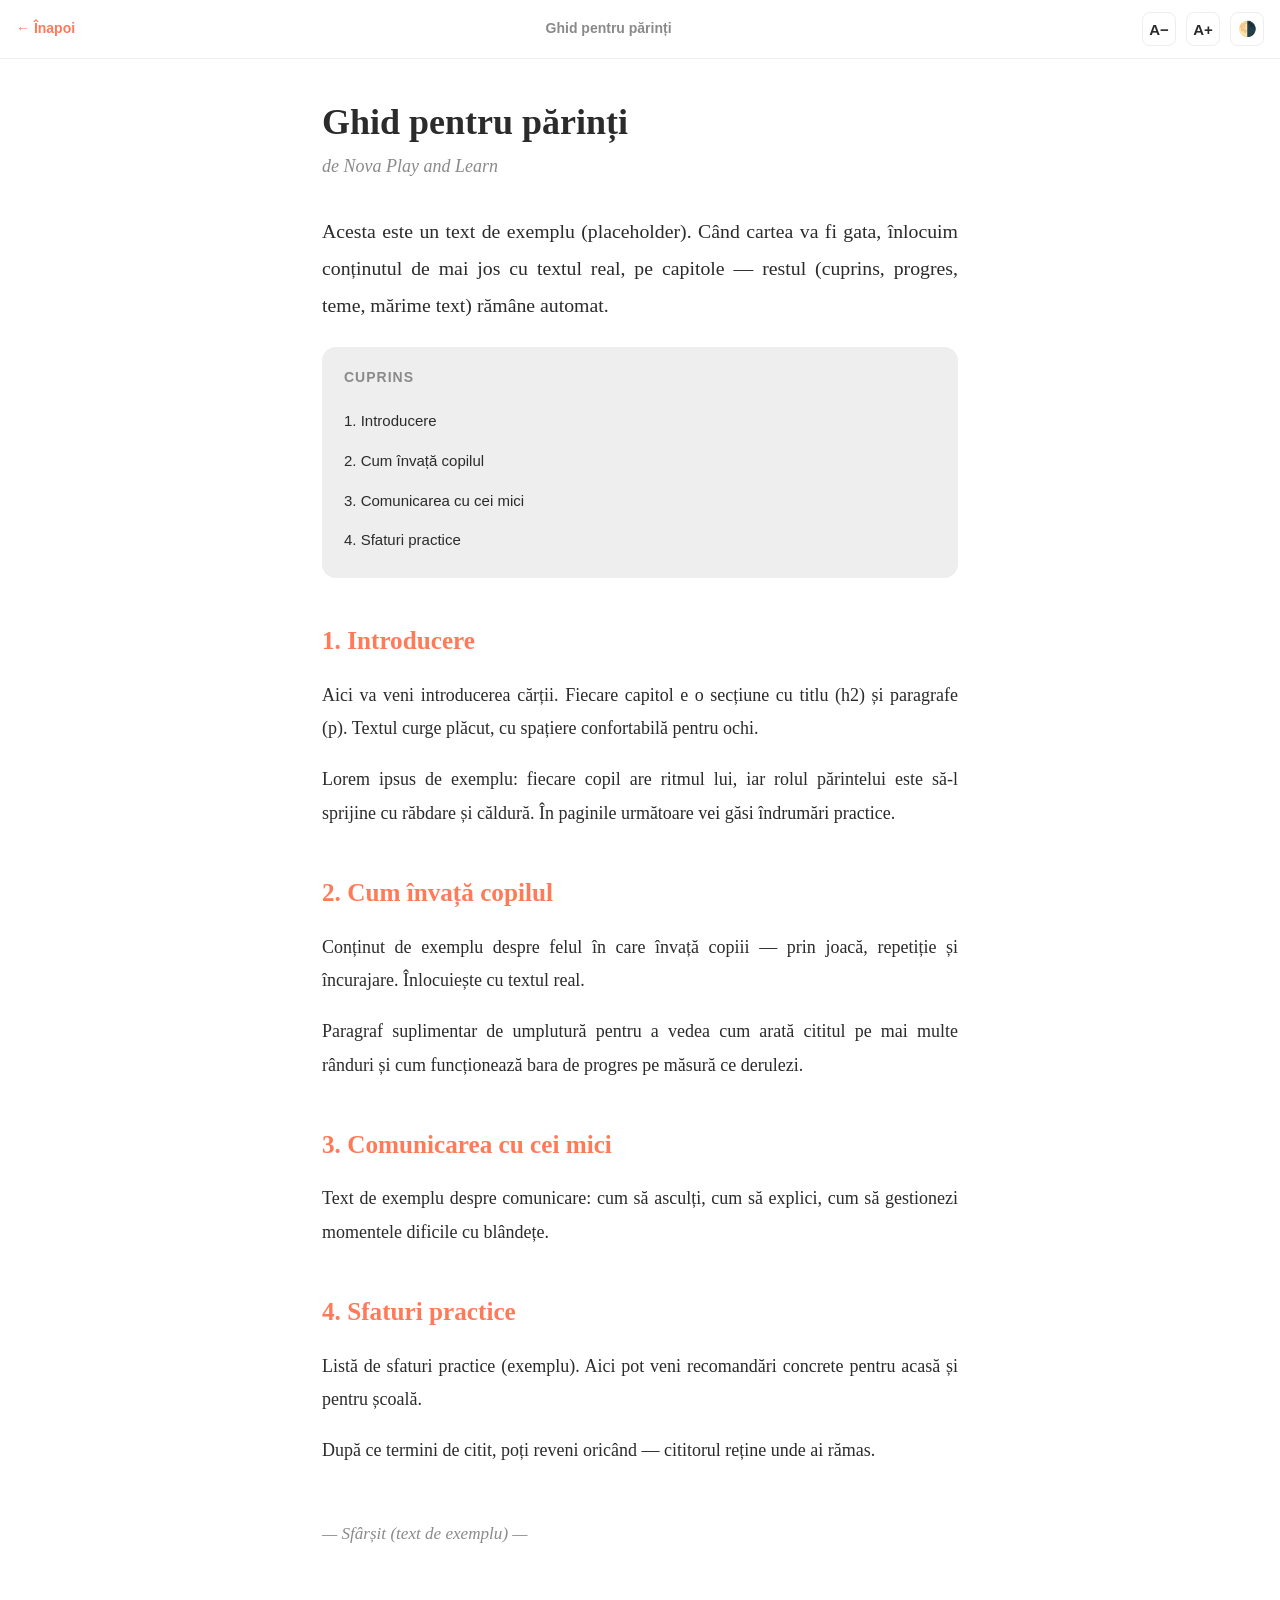
==== ghid-parinti.html @ 265d0a17 "PWA: site-ul Nova-Star Group devine aplicatie instalabila - manifest.json + sw.js (service worker, o" ====
<!DOCTYPE html>
<html lang="ro">
<head>
<meta charset="UTF-8">
<meta name="viewport" content="width=device-width, initial-scale=1.0">
<title>Ghid pentru părinți — Nova Play and Learn</title>
<link rel="icon" href="NovaPlayLearnLogo.jpeg">
<link rel="manifest" href="manifest.json">
<meta name="theme-color" content="#0b1026">
<script defer src="pwa.js"></script>
<style>
  :root {
    --bg: #ffffff;
    --text: #2b2b2b;
    --muted: #8a8a8a;
    --accent: #ff7a59;
    --bar: #eee;
    --reader-font: 18px;
  }
  body.sepia { --bg: #f4ecd8; --text: #5b4636; --muted: #9c8b73; --bar: #e6d8bd; }
  body.dark  { --bg: #1a1a1a; --text: #dcdcdc; --muted: #888;    --bar: #333; }

  * { box-sizing: border-box; margin: 0; padding: 0; }
  body {
    background: var(--bg);
    color: var(--text);
    font-family: Georgia, "Times New Roman", serif;
    line-height: 1.85;
    transition: background 0.3s, color 0.3s;
    padding-bottom: 60px;
  }

  /* Bara de progres */
  #progress {
    position: fixed; top: 0; left: 0; height: 4px; width: 0%;
    background: var(--accent); z-index: 30; transition: width 0.1s linear;
  }

  /* Bara de sus */
  .toolbar {
    position: sticky; top: 0; z-index: 20;
    display: flex; align-items: center; gap: 10px;
    background: var(--bg);
    border-bottom: 1px solid var(--bar);
    padding: 12px 16px;
    font-family: "Segoe UI", Arial, sans-serif;
  }
  .toolbar a.back { color: var(--accent); text-decoration: none; font-weight: 700; font-size: 14px; }
  .toolbar .ttl { flex: 1; text-align: center; font-size: 14px; color: var(--muted); font-weight: 600; }
  .toolbar button {
    border: 1px solid var(--bar); background: transparent; color: var(--text);
    width: 34px; height: 34px; border-radius: 8px; cursor: pointer; font-size: 15px; font-weight: 700;
  }
  .toolbar button:hover { border-color: var(--accent); }

  /* Continut */
  .reader {
    max-width: 680px;
    margin: 0 auto;
    padding: 32px 22px 60px;
    font-size: var(--reader-font);
  }
  .reader h1 { font-size: 2em; line-height: 1.2; margin: 10px 0 6px; color: var(--text); }
  .reader .author { color: var(--muted); font-style: italic; margin-bottom: 30px; }
  .reader h2 {
    font-size: 1.4em; margin: 40px 0 14px; color: var(--accent);
    scroll-margin-top: 70px;
  }
  .reader p { margin-bottom: 18px; text-align: justify; }
  .reader .lead { font-size: 1.1em; }

  /* Cuprins */
  .toc {
    background: var(--bar);
    border-radius: 14px;
    padding: 18px 22px;
    margin: 24px 0 36px;
    font-family: "Segoe UI", Arial, sans-serif;
  }
  .toc h3 { font-size: 14px; text-transform: uppercase; letter-spacing: 1px; color: var(--muted); margin-bottom: 10px; }
  .toc a { display: block; color: var(--text); text-decoration: none; padding: 6px 0; font-size: 15px; }
  .toc a:hover { color: var(--accent); }

  .end-note {
    text-align: center; color: var(--muted); font-style: italic;
    margin-top: 50px; font-size: 0.95em;
  }
</style>
</head>
<body>

<div id="progress"></div>

<div class="toolbar">
  <a class="back" href="nova-play.html">← Înapoi</a>
  <span class="ttl">Ghid pentru părinți</span>
  <button id="font-down" title="Text mai mic">A−</button>
  <button id="font-up" title="Text mai mare">A+</button>
  <button id="theme-btn" title="Schimbă tema">🌗</button>
</div>

<article class="reader">
  <h1>Ghid pentru părinți</h1>
  <p class="author">de Nova Play and Learn</p>

  <p class="lead">Acesta este un text de exemplu (placeholder). Când cartea va fi gata, înlocuim conținutul de mai jos cu textul real, pe capitole — restul (cuprins, progres, teme, mărime text) rămâne automat.</p>

  <div class="toc">
    <h3>Cuprins</h3>
    <a href="#cap1">1. Introducere</a>
    <a href="#cap2">2. Cum învață copilul</a>
    <a href="#cap3">3. Comunicarea cu cei mici</a>
    <a href="#cap4">4. Sfaturi practice</a>
  </div>

  <h2 id="cap1">1. Introducere</h2>
  <p>Aici va veni introducerea cărții. Fiecare capitol e o secțiune cu titlu (h2) și paragrafe (p). Textul curge plăcut, cu spațiere confortabilă pentru ochi.</p>
  <p>Lorem ipsus de exemplu: fiecare copil are ritmul lui, iar rolul părintelui este să-l sprijine cu răbdare și căldură. În paginile următoare vei găsi îndrumări practice.</p>

  <h2 id="cap2">2. Cum învață copilul</h2>
  <p>Conținut de exemplu despre felul în care învață copiii — prin joacă, repetiție și încurajare. Înlocuiește cu textul real.</p>
  <p>Paragraf suplimentar de umplutură pentru a vedea cum arată cititul pe mai multe rânduri și cum funcționează bara de progres pe măsură ce derulezi.</p>

  <h2 id="cap3">3. Comunicarea cu cei mici</h2>
  <p>Text de exemplu despre comunicare: cum să asculți, cum să explici, cum să gestionezi momentele dificile cu blândețe.</p>

  <h2 id="cap4">4. Sfaturi practice</h2>
  <p>Listă de sfaturi practice (exemplu). Aici pot veni recomandări concrete pentru acasă și pentru școală.</p>
  <p>După ce termini de citit, poți reveni oricând — cititorul reține unde ai rămas.</p>

  <p class="end-note">— Sfârșit (text de exemplu) —</p>
</article>

<script>
  const body = document.body;
  const root = document.documentElement;

  // ---- Tema (light / sepia / dark) ----
  const THEMES = ["light", "sepia", "dark"];
  let theme = localStorage.getItem("ghid_theme") || "light";
  function applyTheme() {
    body.classList.remove("sepia", "dark");
    if (theme !== "light") body.classList.add(theme);
  }
  applyTheme();
  document.getElementById("theme-btn").addEventListener("click", () => {
    theme = THEMES[(THEMES.indexOf(theme) + 1) % THEMES.length];
    localStorage.setItem("ghid_theme", theme);
    applyTheme();
  });

  // ---- Marime text ----
  let fontSize = parseInt(localStorage.getItem("ghid_font")) || 18;
  function applyFont() { root.style.setProperty("--reader-font", fontSize + "px"); }
  applyFont();
  document.getElementById("font-up").addEventListener("click", () => {
    fontSize = Math.min(fontSize + 1, 26); localStorage.setItem("ghid_font", fontSize); applyFont();
  });
  document.getElementById("font-down").addEventListener("click", () => {
    fontSize = Math.max(fontSize - 1, 14); localStorage.setItem("ghid_font", fontSize); applyFont();
  });

  // ---- Bara de progres + salvare pozitie ----
  const progress = document.getElementById("progress");
  function onScroll() {
    const h = document.documentElement.scrollHeight - window.innerHeight;
    const p = h > 0 ? (window.scrollY / h) * 100 : 0;
    progress.style.width = p + "%";
    localStorage.setItem("ghid_scroll", window.scrollY);
  }
  window.addEventListener("scroll", onScroll);

  // revine unde ai ramas
  const saved = parseInt(localStorage.getItem("ghid_scroll"));
  if (saved) window.scrollTo(0, saved);
  onScroll();
</script>

</body>
</html>
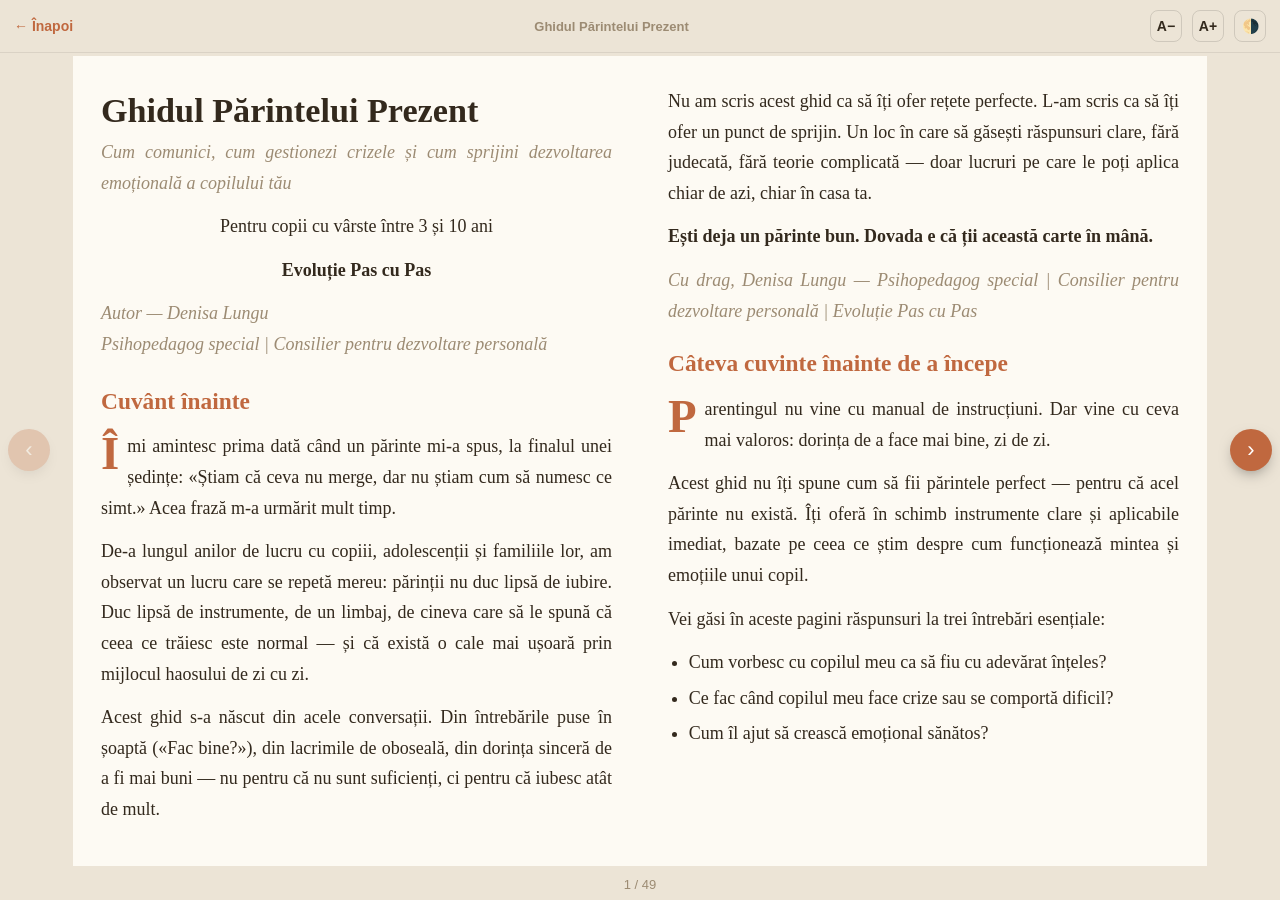
==== commit a120c7b3: "Ghid parinti: cititor cu rasfoire reala + text complet al cartii - Cititor tip carte cu efect de ras" ====
--- a/ghid-parinti.html
+++ b/ghid-parinti.html
@@ -3,177 +3,874 @@
 <head>
 <meta charset="UTF-8">
 <meta name="viewport" content="width=device-width, initial-scale=1.0">
-<title>Ghid pentru părinți — Nova Play and Learn</title>
+<title>Ghidul Părintelui Prezent — Nova Play and Learn</title>
 <link rel="icon" href="NovaPlayLearnLogo.jpeg">
 <link rel="manifest" href="manifest.json">
 <meta name="theme-color" content="#0b1026">
 <script defer src="pwa.js"></script>
 <style>
   :root {
-    --bg: #ffffff;
-    --text: #2b2b2b;
-    --muted: #8a8a8a;
-    --accent: #ff7a59;
-    --bar: #eee;
+    --bg: #ece4d6;
+    --page: #fdfaf3;
+    --text: #33291d;
+    --muted: #9c8b73;
+    --accent: #c0683f;
     --reader-font: 18px;
   }
-  body.sepia { --bg: #f4ecd8; --text: #5b4636; --muted: #9c8b73; --bar: #e6d8bd; }
-  body.dark  { --bg: #1a1a1a; --text: #dcdcdc; --muted: #888;    --bar: #333; }
+  body.sepia { --bg: #d9c7a3; --page: #f4ecd8; --text: #5b4636; --muted: #9c8b73; --accent: #b5723a; }
+  body.dark  { --bg: #14110d; --page: #1f1b16; --text: #ddd3c4; --muted: #8a7d6a; --accent: #e0976a; }
 
   * { box-sizing: border-box; margin: 0; padding: 0; }
+  html, body { height: 100%; overflow: hidden; }
   body {
     background: var(--bg);
     color: var(--text);
+    font-family: "Segoe UI", Arial, sans-serif;
+    display: flex; flex-direction: column;
+    transition: background 0.3s, color 0.3s;
+    -webkit-user-select: none; user-select: none;
+  }
+
+  .bar {
+    display: flex; align-items: center; gap: 10px;
+    padding: 10px 14px; background: var(--bg);
+    border-bottom: 1px solid rgba(0,0,0,0.08); flex-shrink: 0;
+  }
+  .bar a.back { color: var(--accent); text-decoration: none; font-weight: 700; font-size: 14px; }
+  .bar .ttl { flex: 1; text-align: center; font-size: 13px; color: var(--muted); font-weight: 600; }
+  .bar button {
+    border: 1px solid rgba(0,0,0,0.12); background: transparent; color: var(--text);
+    width: 32px; height: 32px; border-radius: 8px; cursor: pointer; font-size: 14px; font-weight: 700;
+  }
+  .bar button:hover { border-color: var(--accent); }
+
+  #stage { flex: 1; position: relative; display: flex; align-items: center; justify-content: center; overflow: hidden; }
+  #book { margin: 0 auto; }
+
+  .page { background: var(--page); }
+  .page-inner {
+    width: 100%; height: 100%; padding: 30px 28px; overflow: hidden;
     font-family: Georgia, "Times New Roman", serif;
-    line-height: 1.85;
-    transition: background 0.3s, color 0.3s;
-    padding-bottom: 60px;
-  }
-
-  /* Bara de progres */
-  #progress {
-    position: fixed; top: 0; left: 0; height: 4px; width: 0%;
-    background: var(--accent); z-index: 30; transition: width 0.1s linear;
-  }
-
-  /* Bara de sus */
-  .toolbar {
-    position: sticky; top: 0; z-index: 20;
-    display: flex; align-items: center; gap: 10px;
-    background: var(--bg);
-    border-bottom: 1px solid var(--bar);
-    padding: 12px 16px;
-    font-family: "Segoe UI", Arial, sans-serif;
-  }
-  .toolbar a.back { color: var(--accent); text-decoration: none; font-weight: 700; font-size: 14px; }
-  .toolbar .ttl { flex: 1; text-align: center; font-size: 14px; color: var(--muted); font-weight: 600; }
-  .toolbar button {
-    border: 1px solid var(--bar); background: transparent; color: var(--text);
-    width: 34px; height: 34px; border-radius: 8px; cursor: pointer; font-size: 15px; font-weight: 700;
-  }
-  .toolbar button:hover { border-color: var(--accent); }
-
-  /* Continut */
-  .reader {
-    max-width: 680px;
-    margin: 0 auto;
-    padding: 32px 22px 60px;
-    font-size: var(--reader-font);
-  }
-  .reader h1 { font-size: 2em; line-height: 1.2; margin: 10px 0 6px; color: var(--text); }
-  .reader .author { color: var(--muted); font-style: italic; margin-bottom: 30px; }
-  .reader h2 {
-    font-size: 1.4em; margin: 40px 0 14px; color: var(--accent);
-    scroll-margin-top: 70px;
-  }
-  .reader p { margin-bottom: 18px; text-align: justify; }
-  .reader .lead { font-size: 1.1em; }
-
-  /* Cuprins */
-  .toc {
-    background: var(--bar);
-    border-radius: 14px;
-    padding: 18px 22px;
-    margin: 24px 0 36px;
-    font-family: "Segoe UI", Arial, sans-serif;
-  }
-  .toc h3 { font-size: 14px; text-transform: uppercase; letter-spacing: 1px; color: var(--muted); margin-bottom: 10px; }
-  .toc a { display: block; color: var(--text); text-decoration: none; padding: 6px 0; font-size: 15px; }
-  .toc a:hover { color: var(--accent); }
-
-  .end-note {
-    text-align: center; color: var(--muted); font-style: italic;
-    margin-top: 50px; font-size: 0.95em;
-  }
+    font-size: var(--reader-font); line-height: 1.7; color: var(--text);
+  }
+  .page-inner h1 { font-size: 1.9em; line-height: 1.2; margin: 4px 0 6px; }
+  .page-inner .author { color: var(--muted); font-style: italic; margin-bottom: 22px; }
+  .page-inner h2 { font-size: 1.3em; color: var(--accent); margin: 18px 0 10px; }
+  .page-inner p { margin-bottom: 13px; text-align: justify; hyphens: auto; }
+  .page-inner h2 + p::first-letter {
+    font-size: 2.6em; float: left; line-height: 0.8; padding: 4px 8px 0 0; color: var(--accent); font-weight: bold;
+  }
+  .page-inner h3 { font-size: 1.12em; color: var(--text); margin: 14px 0 7px; font-weight: bold; }
+  .page-inner h3.fisa { color: var(--accent); border-top: 1px solid var(--muted); padding-top: 12px; margin-top: 16px; }
+  .page-inner h4 { font-size: 0.98em; margin: 10px 0 3px; font-weight: bold; }
+  .page-inner ul, .page-inner ol { margin: 0 0 12px 1.15em; }
+  .page-inner li { margin-bottom: 5px; text-align: left; }
+  .page-inner table { width: 100%; border-collapse: collapse; margin: 8px 0 14px; font-size: 0.86em; }
+  .page-inner th, .page-inner td { border: 1px solid var(--muted); padding: 5px 7px; text-align: left; vertical-align: top; line-height: 1.4; }
+  .page-inner th { background: rgba(127,127,127,0.18); font-weight: bold; }
+  .page-inner .box { background: rgba(127,127,127,0.12); border-left: 4px solid var(--accent); border-radius: 8px; padding: 9px 12px; margin: 12px 0; font-size: 0.94em; }
+  .page-inner .box p { margin-bottom: 5px; }
+  .page-inner .box p:last-child { margin-bottom: 0; }
+  .page-inner .center { text-align: center; }
+  .page-inner .sub { color: var(--muted); font-style: italic; }
+  .page-inner .wl { border-bottom: 1px solid var(--muted); height: 1.35em; margin: 3px 0; opacity: 0.5; }
+
+  .nav {
+    position: fixed; top: 50%; transform: translateY(-50%);
+    width: 42px; height: 42px; border-radius: 50%; border: none;
+    background: var(--accent); color: #fff; font-size: 22px; cursor: pointer; z-index: 50;
+    box-shadow: 0 6px 16px -6px rgba(0,0,0,0.5);
+    display: flex; align-items: center; justify-content: center;
+  }
+  .nav.prev { left: 8px; } .nav.next { right: 8px; }
+  .nav:disabled { opacity: 0.25; cursor: default; }
+
+  .pageno { text-align: center; padding: 8px; font-size: 13px; color: var(--muted); flex-shrink: 0; }
+
+  /* sursa ascunsa cu textul cartii */
+  #source { display: none; }
 </style>
 </head>
 <body>
 
-<div id="progress"></div>
-
-<div class="toolbar">
+<div class="bar">
   <a class="back" href="nova-play.html">← Înapoi</a>
-  <span class="ttl">Ghid pentru părinți</span>
+  <span class="ttl">Ghidul Părintelui Prezent</span>
   <button id="font-down" title="Text mai mic">A−</button>
   <button id="font-up" title="Text mai mare">A+</button>
   <button id="theme-btn" title="Schimbă tema">🌗</button>
 </div>
 
-<article class="reader">
-  <h1>Ghid pentru părinți</h1>
-  <p class="author">de Nova Play and Learn</p>
-
-  <p class="lead">Acesta este un text de exemplu (placeholder). Când cartea va fi gata, înlocuim conținutul de mai jos cu textul real, pe capitole — restul (cuprins, progres, teme, mărime text) rămâne automat.</p>
-
-  <div class="toc">
-    <h3>Cuprins</h3>
-    <a href="#cap1">1. Introducere</a>
-    <a href="#cap2">2. Cum învață copilul</a>
-    <a href="#cap3">3. Comunicarea cu cei mici</a>
-    <a href="#cap4">4. Sfaturi practice</a>
-  </div>
-
-  <h2 id="cap1">1. Introducere</h2>
-  <p>Aici va veni introducerea cărții. Fiecare capitol e o secțiune cu titlu (h2) și paragrafe (p). Textul curge plăcut, cu spațiere confortabilă pentru ochi.</p>
-  <p>Lorem ipsus de exemplu: fiecare copil are ritmul lui, iar rolul părintelui este să-l sprijine cu răbdare și căldură. În paginile următoare vei găsi îndrumări practice.</p>
-
-  <h2 id="cap2">2. Cum învață copilul</h2>
-  <p>Conținut de exemplu despre felul în care învață copiii — prin joacă, repetiție și încurajare. Înlocuiește cu textul real.</p>
-  <p>Paragraf suplimentar de umplutură pentru a vedea cum arată cititul pe mai multe rânduri și cum funcționează bara de progres pe măsură ce derulezi.</p>
-
-  <h2 id="cap3">3. Comunicarea cu cei mici</h2>
-  <p>Text de exemplu despre comunicare: cum să asculți, cum să explici, cum să gestionezi momentele dificile cu blândețe.</p>
-
-  <h2 id="cap4">4. Sfaturi practice</h2>
-  <p>Listă de sfaturi practice (exemplu). Aici pot veni recomandări concrete pentru acasă și pentru școală.</p>
-  <p>După ce termini de citit, poți reveni oricând — cititorul reține unde ai rămas.</p>
-
-  <p class="end-note">— Sfârșit (text de exemplu) —</p>
-</article>
-
+<div id="stage"><div id="book"></div></div>
+
+<button class="nav prev" id="prev" aria-label="Pagina anterioară">‹</button>
+<button class="nav next" id="next" aria-label="Pagina următoare">›</button>
+
+<div class="pageno" id="pageno">…</div>
+
+<!-- ===== TEXTUL CARTII ===== -->
+<div id="source">
+  <h1>Ghidul Părintelui Prezent</h1>
+  <p class="sub">Cum comunici, cum gestionezi crizele și cum sprijini dezvoltarea emoțională a copilului tău</p>
+  <p class="center">Pentru copii cu vârste între 3 și 10 ani</p>
+  <p class="center"><strong>Evoluție Pas cu Pas</strong></p>
+  <p class="author">Autor — Denisa Lungu<br>Psihopedagog special | Consilier pentru dezvoltare personală</p>
+
+  <h2>Cuvânt înainte</h2>
+  <p>Îmi amintesc prima dată când un părinte mi-a spus, la finalul unei ședințe: «Știam că ceva nu merge, dar nu știam cum să numesc ce simt.» Acea frază m-a urmărit mult timp.</p>
+  <p>De-a lungul anilor de lucru cu copiii, adolescenții și familiile lor, am observat un lucru care se repetă mereu: părinții nu duc lipsă de iubire. Duc lipsă de instrumente, de un limbaj, de cineva care să le spună că ceea ce trăiesc este normal — și că există o cale mai ușoară prin mijlocul haosului de zi cu zi.</p>
+  <p>Acest ghid s-a născut din acele conversații. Din întrebările puse în șoaptă («Fac bine?»), din lacrimile de oboseală, din dorința sinceră de a fi mai buni — nu pentru că nu sunt suficienți, ci pentru că iubesc atât de mult.</p>
+  <p>Nu am scris acest ghid ca să îți ofer rețete perfecte. L-am scris ca să îți ofer un punct de sprijin. Un loc în care să găsești răspunsuri clare, fără judecată, fără teorie complicată — doar lucruri pe care le poți aplica chiar de azi, chiar în casa ta.</p>
+  <p><strong>Ești deja un părinte bun. Dovada e că ții această carte în mână.</strong></p>
+  <p class="sub">Cu drag, Denisa Lungu — Psihopedagog special | Consilier pentru dezvoltare personală | Evoluție Pas cu Pas</p>
+
+  <h2>Câteva cuvinte înainte de a începe</h2>
+  <p>Parentingul nu vine cu manual de instrucțiuni. Dar vine cu ceva mai valoros: dorința de a face mai bine, zi de zi.</p>
+  <p>Acest ghid nu îți spune cum să fii părintele perfect — pentru că acel părinte nu există. Îți oferă în schimb instrumente clare și aplicabile imediat, bazate pe ceea ce știm despre cum funcționează mintea și emoțiile unui copil.</p>
+  <p>Vei găsi în aceste pagini răspunsuri la trei întrebări esențiale:</p>
+  <ul>
+    <li>Cum vorbesc cu copilul meu ca să fiu cu adevărat înțeles?</li>
+    <li>Ce fac când copilul meu face crize sau se comportă dificil?</li>
+    <li>Cum îl ajut să crească emoțional sănătos?</li>
+  </ul>
+  <div class="box"><p><strong>💡 Notă importantă</strong></p><p>Informațiile din acest ghid au caracter educativ și sunt oferite din perspectiva psihopedagogiei speciale și a consilierii pentru dezvoltare personală. Fiecare copil este unic. Dacă ai îngrijorări legate de dezvoltarea copilului tău, consultarea unui specialist este întotdeauna binevenită.</p></div>
+
+  <h2>Capitolul 1: Cum comunici eficient cu copilul tău</h2>
+  <p>Comunicarea cu un copil mic nu înseamnă doar a vorbi cu el. Înseamnă a vorbi în felul în care el poate să asculte, să înțeleagă și să răspundă.</p>
+  <h3>1.1 De ce nu «funcționează» comunicarea uneori?</h3>
+  <p>Înainte de 7–8 ani, creierul copilului este în plin proces de dezvoltare. Zona responsabilă cu logica, controlul impulsurilor și înțelegerea consecințelor — cortexul prefrontal — nu este încă matură. Asta înseamnă că:</p>
+  <ul>
+    <li>Copilul nu «se face» că nu înțelege — chiar nu poate procesa mesaje lungi și complexe</li>
+    <li>Emoțiile îi copleșesc gândirea înainte de a putea «asculta la minte»</li>
+    <li>Repetiția și consecvența sunt esențiale, nu opționale</li>
+  </ul>
+  <h3>1.2 Principiile unei comunicări eficiente</h3>
+  <h4>Coboară la nivelul lui fizic</h4>
+  <p>Îngenunchează, stai pe jos sau aplecă-te. Contactul vizual la același nivel transmite: «Ești important. Te ascult.» Copiii simt diferența între un adult care vorbește de sus și unul care vine la ei.</p>
+  <h4>Folosește propoziții scurte și clare</h4>
+  <p>În loc de: «Am mai vorbit de o sută de ori despre asta și nu înțeleg de ce tot nu reușești să...» încearcă: «Acum strângem jucăriile. Te ajut eu.»</p>
+  <table>
+    <tr><th>❌ Evită</th><th>✅ Înlocuiește cu</th></tr>
+    <tr><td>«De câte ori ți-am spus?»</td><td>«Regula noastră este... Hai să o facem împreună.»</td></tr>
+    <tr><td>«Nu mai plânge, nu e nimic!»</td><td>«Văd că ești supărat. Sunt aici cu tine.»</td></tr>
+    <tr><td>«Dacă nu... atunci nu...»</td><td>«Poți alege: faci X acum sau Y mai târziu.»</td></tr>
+    <tr><td>«Ești rău / obraznic!»</td><td>«Comportamentul acesta nu este în regulă. Hai să găsim o altă soluție.»</td></tr>
+  </table>
+  <h4>Validează înainte de a corecta</h4>
+  <p>Validarea nu înseamnă că ești de acord cu comportamentul — înseamnă că recunoști emoția din spatele lui. Un copil care se simte înțeles este mult mai receptiv la mesajele ulterioare.</p>
+  <div class="box"><p><strong>💬 Formula practică</strong></p><p>«Înțeleg că ești [emoție] pentru că [motiv]. Și totuși, [limita/regula].»</p><p>Exemplu: «Înțeleg că ești furios că trebuie să oprim jocul. Și totuși, este ora mesei și mâncăm împreună.»</p></div>
+  <h4>Pune întrebări deschise</h4>
+  <p>Întrebările deschise invită la conversație, cele închise o blochează.</p>
+  <table>
+    <tr><th>Întrebare închisă</th><th>Întrebare deschisă</th></tr>
+    <tr><td>«Ai avut o zi bună?»</td><td>«Care a fost cel mai tare lucru azi la grădiniță/școală?»</td></tr>
+    <tr><td>«Ți-a plăcut?»</td><td>«Cum te-ai simțit când ai făcut...?»</td></tr>
+    <tr><td>«Te-ai certat cu Andrei?»</td><td>«Ce s-a întâmplat cu Andrei azi?»</td></tr>
+  </table>
+  <h3>1.3 Ascultarea activă — cel mai puternic instrument</h3>
+  <p>Ascultarea activă înseamnă a fi prezent cu tot corpul și mintea, nu doar a auzi sunete. Iată cum arată în practică:</p>
+  <ul>
+    <li>Lasă telefonul jos când copilul îți vorbește — măcar 5 minute</li>
+    <li>Repetă cu cuvintele tale ce ai înțeles: «Deci tu spui că...»</li>
+    <li>Nu sări să rezolvi imediat — uneori copilul vrea doar să fie ascultat</li>
+    <li>Observă limbajul corpului: tonul vocii, expresia feței, postura</li>
+  </ul>
+  <h3>1.4 Cum spui «nu» fără conflict</h3>
+  <p>«Nu» este un cuvânt necesar. Problema nu este că îl folosim, ci cum îl folosim.</p>
+  <ul>
+    <li>Oferă o explicație scurtă: «Nu acum, pentru că suntem pe drum.»</li>
+    <li>Oferă o alternativă: «Nu ciocolată acum. Poți lua un măr sau un iaurt.»</li>
+    <li>Fii ferm și calm în același timp — tonul contează mai mult decât cuvintele</li>
+    <li>Nu negocia la nesfârșit — o limită clară este mai respectată decât una negociată la epuizare</li>
+  </ul>
+  <h3 class="fisa">✏️ Fișă de reflecție — Comunicare eficientă</h3>
+  <p>1. Care este situația în care îmi vine cel mai greu să rămân calm/ă când vorbesc cu copilul meu?</p>
+  <div class="wl"></div><div class="wl"></div><div class="wl"></div>
+  <p>2. Ce frază aș vrea să înlocuiesc cu ceva mai blând în comunicarea de zi cu zi?</p>
+  <div class="wl"></div><div class="wl"></div><div class="wl"></div>
+  <p>3. Când m-am simțit cu adevărat ascultat/ă de copilul meu? Ce am făcut diferit atunci?</p>
+  <div class="wl"></div><div class="wl"></div><div class="wl"></div>
+
+  <h2>Capitolul 2: Cum gestionezi crizele și comportamentele dificile</h2>
+  <p>O criză de furie nu este un atac personal la adresa ta ca părinte. Este semnalul că ceva depășește capacitatea copilului de a face față în acel moment.</p>
+  <h3>2.1 Ce se întâmplă în creierul copilului în timpul unei crize?</h3>
+  <p>Când un copil face o criză, amigdala — centrul emoțional al creierului — preia controlul. Cortexul prefrontal (rațiunea) este practic «deconectat». Asta explică de ce:</p>
+  <ul>
+    <li>Argumentele logice nu funcționează în timpul crizei — el nu poate «auzi» logica</li>
+    <li>Pedepsele imediate escaladează situația în loc să o calmeze</li>
+    <li>Copilul nu «o face intenționat» — este copleșit, nu manipulativ</li>
+  </ul>
+  <div class="box"><p><strong>🧠 De reținut</strong></p><p>Un copil în criză nu poate fi «convins» cu argumente. Mai întâi trebuie calmat sistemul nervos, abia apoi poate asculta.</p></div>
+  <h3>2.2 Planul în 5 pași pentru gestionarea crizelor</h3>
+  <h4>Pasul 1: Rămâi calm tu însuți</h4>
+  <p>Copilul tău se reglează emoțional în funcție de tine. Dacă tu escaladezi, el escaladează. Respiră adânc de 3 ori înainte de a reacționa. Nu trebuie să spui nimic în primele 30 de secunde.</p>
+  <h4>Pasul 2: Asigură siguranța fizică</h4>
+  <p>Dacă se lovește sau lovește pe alții, mută-l blând într-un spațiu sigur. Nu forța, nu trage. Spune calm: «Ești în siguranță. Sunt cu tine.»</p>
+  <h4>Pasul 3: Validează emoția (nu comportamentul)</h4>
+  <p>«Văd că ești foarte, foarte supărat.» Nu «ai dreptate să fii supărat pentru că nu ți-am dat ciocolată» — validezi emoția, nu cererea.</p>
+  <h4>Pasul 4: Stai lângă el, tăcut</h4>
+  <p>Prezența ta calmă e suficientă. Nu e nevoie să vorbești. Nu pleca — abandonul fizic în momente de criză creează insecuritate.</p>
+  <h4>Pasul 5: Discutați DUPĂ ce s-a calmat</h4>
+  <p>Abia după ce criza a trecut și copilul este calm, puteți vorbi despre ce s-a întâmplat, ce a simțit și ce ar putea face diferit data viitoare.</p>
+  <h3>2.3 Comportamente dificile frecvente și ce faci</h3>
+  <table>
+    <tr><th>Comportament</th><th>Ce poți face</th></tr>
+    <tr><td>Mințit</td><td>Nu îl prinde în capcană. Creează un mediu în care adevărul nu este pedepsit aspru. Laudă curajul de a spune adevărul.</td></tr>
+    <tr><td>Lovit / mușcat</td><td>Oprește imediat, calm: «Nu lovim. Lovitul doare.» Oferă o alternativă: «Dacă ești furios, bați cu palma în podea.»</td></tr>
+    <tr><td>Refuz constant</td><td>Verifică dacă este oboseală, foame sau suprastimulare. Oferă două opțiuni, nu ordine directe: «Faci asta acum sau în 5 minute?»</td></tr>
+    <tr><td>Gelozie pe frate/soră</td><td>E normală! Asigură timp de calitate 1 la 1 cu fiecare copil. Numește sentimentul: «E greu când pare că cineva primește mai multă atenție.»</td></tr>
+    <tr><td>Nu ascultă la prima solicitare</td><td>Coboară la nivelul lui, contact vizual, ton calm. Nu striga din altă cameră.</td></tr>
+  </table>
+  <h3>2.4 Ce NU funcționează (și de ce)</h3>
+  <ul>
+    <li>Amenințările goale («Dacă mai faci asta, nu mai mergem nicăieri!» și apoi mergeți) — distrug credibilitatea</li>
+    <li>Rușinarea («Ce rușine! Toată lumea se uită la tine!») — atacă stima de sine, nu comportamentul</li>
+    <li>Pedepsele fizice — creează frică, nu înțelegere; copilul învață să se ferească, nu să nu mai facă</li>
+    <li>Cedatul constant la crize — copilul învață că plânsul este instrumentul pentru a obține ce vrea</li>
+  </ul>
+  <h3 class="fisa">✏️ Fișă de reflecție — Crize și comportamente dificile</h3>
+  <p>1. Care este comportamentul copilului meu care mă scoate cel mai mult din fire? De ce cred că este așa?</p>
+  <div class="wl"></div><div class="wl"></div><div class="wl"></div>
+  <p>2. Cum reacționez de obicei în timpul unei crize? Ce aș vrea să fac diferit?</p>
+  <div class="wl"></div><div class="wl"></div><div class="wl"></div>
+  <p>3. Ce funcționează deja în casa noastră pentru a calma situațiile tensionate?</p>
+  <div class="wl"></div><div class="wl"></div><div class="wl"></div>
+
+  <h2>Capitolul 3: Cum sprijini dezvoltarea emoțională a copilului</h2>
+  <p>Un copil care știe să își recunoască emoțiile, să și le exprime și să le gestioneze va fi un adult mai echilibrat, mai empatic și mai rezistent la dificultăți.</p>
+  <h3>3.1 Ce este inteligența emoțională și de ce contează?</h3>
+  <p>Inteligența emoțională (IE) include:</p>
+  <ul>
+    <li>Recunoașterea propriilor emoții</li>
+    <li>Înțelegerea că și ceilalți au emoții (empatie)</li>
+    <li>Gestionarea emoțiilor dificile fără a-i răni pe ceilalți</li>
+    <li>Folosirea emoțiilor ca informații, nu ca obstacole</li>
+  </ul>
+  <div class="box"><p><strong>Știai că?</strong></p><p>Studiile arată că inteligența emoțională este un predictor mai bun al succesului în viață decât IQ-ul. Vestea bună: spre deosebire de IQ, inteligența emoțională se poate dezvolta la orice vârstă — și se formează în primul rând acasă.</p></div>
+  <h3>3.2 Etapele dezvoltării emoționale (3–10 ani)</h3>
+  <table>
+    <tr><th>Vârstă</th><th>Ce este normal să observe părintele</th></tr>
+    <tr><td>3–4 ani</td><td>Emoții intense și trecătoare; greu de gestionat frustrarea; egocentrism normal; începe să înțeleagă că și alții au sentimente.</td></tr>
+    <tr><td>4–5 ani</td><td>Poate numi mai multe emoții; jocul simbolic reflectă stări emoționale; apar primele semne de empatie activă.</td></tr>
+    <tr><td>5–6 ani</td><td>Începe să înțeleagă că poți simți două emoții în același timp; vrea să fie «corect»; sensibil la critică.</td></tr>
+    <tr><td>7–10 ani</td><td>Emoții mai complexe (rușine, mândrie, vinovăție); poate reflecta retrospectiv; influența grupului de prieteni crește.</td></tr>
+  </table>
+  <h3>3.3 Ce poți face zilnic pentru inteligența emoțională</h3>
+  <h4>Numește emoțiile — ale lui și ale tale</h4>
+  <p>«Văd că ești fericit că vine bunica. Și eu mă bucur!» Cu cât copilul aude mai des emoțiile numite în context real, cu atât mai ușor le va recunoaște la el.</p>
+  <h4>Fii un model de autoreglare</h4>
+  <p>Copiii nu fac ce li se spune — fac ce văd. Dacă îți exprimi frustrarea țipând, ei vor face la fel. Arată-i cum arată reglarea emoțională:</p>
+  <ul>
+    <li>«Sunt puțin frustrat/ă acum. O să respir și revin.»</li>
+    <li>«Am greșit. Îmi pare rău. Haide să reparăm împreună.»</li>
+  </ul>
+  <h4>Creează ritualuri de conectare</h4>
+  <p>Ritualurile oferă predictibilitate și siguranță — baza dezvoltării emoționale sănătoase.</p>
+  <div class="box"><p><strong>🌿 Exemple de ritualuri simple</strong></p><p>• 10 minute de joc liber cu copilul înainte de culcare — fără telefon, fără agenda ta<br>• «Ce a fost bun azi?» — o întrebare scurtă la cină sau în mașină<br>• Un cod al familiei pentru «am nevoie de ajutor»: un semn, o culoare, un cuvânt<br>• Îmbrățișarea de dimineață înainte de a pleca la grădiniță/școală</p></div>
+  <h3>3.4 Cum vorbești cu copilul despre emoții dificile</h3>
+  <h4>Frica</h4>
+  <p>Nu minimiza («Nu este nimic de speriat!») și nu dramatiza. Validează și explorează: «Înțeleg că ți-e frică de întuneric. Ce ar ajuta? Vrei o luminiță sau să stau eu cu tine un pic?»</p>
+  <h4>Tristețea</h4>
+  <p>Lasă-l să plângă — lacrimile sunt sănătoase. Nu «repara» tristețea imediat. Stai lângă el: «E în regulă să fii trist. Sunt lângă tine.»</p>
+  <h4>Furia</h4>
+  <p>Furia nu este rea — ce facem cu ea poate fi. Ajută-l să găsească evacuări sănătoase:</p>
+  <ul>
+    <li>Bate o pernă</li>
+    <li>Aleargă în jurul mesei</li>
+    <li>Rupe o foaie de hârtie</li>
+    <li>Strigă într-o pernă</li>
+  </ul>
+  <h3>3.5 Stima de sine — fundamentul sănătății emoționale</h3>
+  <p>Stima de sine sănătoasă nu se construiește prin laude la nesfârșit — se construiește prin experiențe de reușită și prin relații sigure.</p>
+  <table>
+    <tr><th>Laudă eficientă</th><th>Laudă ineficientă</th></tr>
+    <tr><td>«Ai depus mult efort la desen — se vede!»</td><td>«Ești cel mai talentat!»</td></tr>
+    <tr><td>«Ai rezolvat singur! Sunt mândru/ă de tine!»</td><td>«Bravo, ești super deștept!»</td></tr>
+    <tr><td>«Îmi place cum ai găsit o soluție diferită.»</td><td>«Tot ce faci e perfect!»</td></tr>
+  </table>
+  <p>Laudele care vizează efortul, procesul și alegerile — nu trăsăturile fixe («ești deștept») — construiesc reziliență și motivație internă.</p>
+  <h3 class="fisa">✏️ Fișă de reflecție — Dezvoltare emoțională</h3>
+  <p>1. Ce emoție îi este cel mai greu copilului meu să o gestioneze?</p>
+  <div class="wl"></div><div class="wl"></div><div class="wl"></div>
+  <p>2. Cum îmi exprim eu emoțiile în fața copilului? Ce model îi ofer?</p>
+  <div class="wl"></div><div class="wl"></div><div class="wl"></div>
+  <p>3. Ce ritual de conectare emoțională aș vrea să introduc în rutina noastră?</p>
+  <div class="wl"></div><div class="wl"></div><div class="wl"></div>
+
+  <h2>Capitolul 4: Diferențele de temperament</h2>
+  <p>Nu toți copiii sunt la fel — și nici nu ar trebui să fie. Temperamentul este modul înnăscut în care copilul tău percepe și reacționează la lume. Nu este ceva ce ai făcut tu bine sau greșit ca părinte. Este pur și simplu cine este el.</p>
+  <h3>4.1 Ce este temperamentul?</h3>
+  <p>Temperamentul descrie trăsăturile stabile ale personalității cu care copilul se naște: cât de intens reacționează, cât de ușor se adaptează la schimbări, cât de multă stimulare tolerează, cât de persistent este.</p>
+  <h3>4.2 Copilul sensibil</h3>
+  <div class="box"><p><strong>🌸 Îl recunoști după:</strong></p><p>• Reacționează intens la zgomote, lumini puternice, texturi, gusturi noi<br>• Se supără profund la critici sau conflicte — chiar și minore<br>• Are nevoie de mult timp pentru a se adapta la situații noi<br>• Este empatic și observă emoțiile celorlalți cu ușurință<br>• Poate fi copleșit de activități sociale prelungite și are nevoie de timp singur<br>• Pune întrebări multe și profunde — simte lumea intens</p></div>
+  <h4>Cum îl sprijini pe copilul sensibil</h4>
+  <ul>
+    <li>Anticipează tranzițiile: anunță-l din timp ce urmează, nu îl lua prin surprindere</li>
+    <li>Creează un «spațiu de reîncărcare» acasă — un colț liniștit unde se poate retrage</li>
+    <li>Validează intensitatea: «Știu că pentru tine a fost foarte mult. E în regulă.»</li>
+    <li>Nu îl forța în situații sociale înainte să fie pregătit — lasă-l să observe mai întâi</li>
+    <li>Sensibilitatea lui este un dar, nu o problemă de rezolvat — spune-i asta explicit</li>
+    <li>Redu stimularea înainte de culcare: ecrane, zgomot, activitate intensă</li>
+  </ul>
+  <h3>4.3 Copilul energic</h3>
+  <div class="box"><p><strong>⚡ Îl recunoști după:</strong></p><p>• Are energie fizică aproape inepuizabilă — mereu în mișcare<br>• Se plictisește rapid și are nevoie de stimulare constantă<br>• Reacționează impulsiv — acționează înainte să gândească<br>• Testează limitele în mod persistent — nu din răutate, ci din curiozitate<br>• Este carismatic, spontan și plin de entuziasm<br>• Are dificultăți cu tranzițiile și cu așteptatul</p></div>
+  <h4>Cum îl sprijini pe copilul energic</h4>
+  <ul>
+    <li>Oferă-i mișcare înainte de activități care cer concentrare: 10 minute de alergat înainte de teme</li>
+    <li>Structurează ziua cu activități variate și scurte — de 20–30 de minute</li>
+    <li>Transformă regulile în joc: «Cine strânge jucăriile mai repede?»</li>
+    <li>Dă-i roluri de responsabilitate: copiii energici înfloresc când au o misiune clară</li>
+    <li>Nu interpreta impulsivitatea ca rea-voință — creierul lui procesează diferit, nu defectuos</li>
+    <li>Consecvența limitelor este esențială — fiecare excepție va fi testată de 10 ori</li>
+  </ul>
+  <h3>4.4 Potrivirea dintre temperamentul copilului și al părintelui</h3>
+  <table>
+    <tr><th>Combinație</th><th>Ce ajută</th></tr>
+    <tr><td>Părinte calm + copil energic</td><td>Înțelege că energia nu este un atac la adresa ta. Găsește bucurie în vitalitatea lui.</td></tr>
+    <tr><td>Părinte energic + copil sensibil</td><td>Coboară ritmul când ești cu el. Vocea ta puternică îl poate copleși fără să vrei.</td></tr>
+    <tr><td>Amândoi sensibili</td><td>Riscul este să vă amplificați reciproc anxietatea. Cultivați activ calmul.</td></tr>
+    <tr><td>Amândoi energici</td><td>Riscul este escaladarea rapidă. Stabiliți reguli clare înainte de conflict.</td></tr>
+  </table>
+  <h3>4.5 Ce nu este temperamentul</h3>
+  <ul>
+    <li>Nu este o scuză pentru orice comportament: «Este energic, nu poate să stea» — poate sta, dar are nevoie de mai mult sprijin</li>
+    <li>Nu este fix pentru totdeauna: temperamentul se modelează prin experiențe, relații și mediu</li>
+    <li>Nu definește viitorul copilului: copiii sensibili devin adulți empatici și creativi; copiii energici devin lideri și inovatori</li>
+    <li>Nu este vina nimănui: nici a ta, nici a copilului</li>
+  </ul>
+  <div class="box"><p><strong>💡 De reținut</strong></p><p>Scopul nu este să schimbi temperamentul copilului — ci să construiești un mediu în care temperamentul lui să devină o forță, nu un obstacol.</p></div>
+  <h3 class="fisa">✏️ Fișă de reflecție — Diferențe de temperament</h3>
+  <p>1. Cum aș descrie temperamentul copilului meu în 3 cuvinte?</p>
+  <div class="wl"></div><div class="wl"></div><div class="wl"></div>
+  <p>2. Există momente în care temperamentul nostru intră în conflict? Cum arată acelea?</p>
+  <div class="wl"></div><div class="wl"></div><div class="wl"></div>
+  <p>3. Ce calitate a temperamentului copilului meu apreciez cel mai mult?</p>
+  <div class="wl"></div><div class="wl"></div><div class="wl"></div>
+
+  <h2>Capitolul 5: Rutine și limite sănătoase</h2>
+  <p>Copiii nu au nevoie de libertate totală — au nevoie de predictibilitate. Rutinele și limitele clare nu îl îngrădesc pe copil, îl eliberează.</p>
+  <h3>5.1 De ce sunt rutinele atât de importante?</h3>
+  <p>Creierul copilului consumă resurse enorme pentru a procesa lumea din jur. O rutină reduce incertitudinea și îi eliberează energie pentru explorare, joc și învățare.</p>
+  <p>Rutinele nu înseamnă rigiditate — înseamnă că copilul știe la ce să se aștepte. Un copil care știe că după baie urmează povestea și apoi somnul nu va mai lupta cu somnul — lupta devine inutilă.</p>
+  <h3>5.2 Cum construiești o rutină care funcționează</h3>
+  <ul>
+    <li>Alege 2–3 momente-ancoră ale zilei: dimineața, după grădiniță/școală, seara</li>
+    <li>Stabilește pașii în ordine fixă — și respectă-i tu primul</li>
+    <li>Implică copilul în crearea rutinei: «Cum vrei să aranjăm dimineața?»</li>
+    <li>Vizualizează rutina: un poster cu imagini sau desene în camera lui</li>
+    <li>Dă-i avertizare înainte de tranziție: «Mai avem 5 minute, apoi ne pregătim de baie.»</li>
+  </ul>
+  <h3>5.3 Rutina de seară — cea mai importantă</h3>
+  <p>Calitatea somnului influențează direct comportamentul, atenția și starea emoțională a copilului a doua zi.</p>
+  <table>
+    <tr><th>Pas</th><th>Detaliu practic</th></tr>
+    <tr><td>Cu 60 min înainte</td><td>Ecranele se opresc. Lumina se reduce. Activitățile devin calme.</td></tr>
+    <tr><td>Baie / spălat pe dinți</td><td>Ritual fix — în aceeași ordine în fiecare seară.</td></tr>
+    <tr><td>Poveste sau conversație</td><td>10–15 minute de timp de calitate 1 la 1.</td></tr>
+    <tr><td>Ritual de noapte bună</td><td>Un cuvânt, o îmbrățișare, același lucru în fiecare seară.</td></tr>
+    <tr><td>Lumină stinsă / luminiță</td><td>La aceeași oră — creierul copilului iubește ora fixă de somn.</td></tr>
+  </table>
+  <h3>5.4 Limite sănătoase — ce înseamnă și cum le setezi</h3>
+  <p>O limită sănătoasă nu este o pedeapsă — este un cadru de siguranță. Copilul testează limitele nu pentru că este «rău», ci pentru că vrea să știe unde este marginea — și că tu ești acolo să o ții.</p>
+  <h4>Caracteristicile unei limite eficiente</h4>
+  <ul>
+    <li>Este clară: copilul știe exact ce este permis și ce nu</li>
+    <li>Este consecventă: aceeași regulă, indiferent de zi sau dispoziție</li>
+    <li>Este explicată simplu: «Nu sărim pe canapea pentru că ne putem lovi.»</li>
+    <li>Are o consecință logică, nu arbitrară: dacă aruncă cu mâncarea, masa se termină</li>
+    <li>Este ținută de ambii părinți — inconsecvența între părinți anulează orice limită</li>
+  </ul>
+  <h4>Cum răspunzi când limita este testată</h4>
+  <ol>
+    <li>Reamintește limita calm și ferm: «Știi că regula este să nu lovim.»</li>
+    <li>Aplică consecința anunțată — fără furie, fără negociere.</li>
+    <li>Nu explica la nesfârșit — o explicație scurtă este suficientă.</li>
+    <li>Nu ceda sub presiunea plânsului — cedatul învață că plânsul funcționează.</li>
+    <li>Reafirmă legătura după: «Te iubesc. Și regula rămâne.»</li>
+  </ol>
+  <h3 class="fisa">✏️ Fișă de reflecție — Rutine și limite</h3>
+  <p>1. Care este momentul zilei cel mai haotic în casa noastră? Ce ar putea ajuta?</p>
+  <div class="wl"></div><div class="wl"></div><div class="wl"></div>
+  <p>2. Există o limită pe care o tot cedez și aș vrea să o țin mai ferm?</p>
+  <div class="wl"></div><div class="wl"></div><div class="wl"></div>
+  <p>3. Cum reacționează copilul meu la rutina existentă? Ce funcționează deja?</p>
+  <div class="wl"></div><div class="wl"></div><div class="wl"></div>
+
+  <h2>Capitolul 6: Relația cu ecranele</h2>
+  <p>Ecranele nu sunt inamicul — modul în care le folosim poate fi. Scopul nu este să eliminăm tehnologia din viața copilului, ci să o integrăm sănătos.</p>
+  <h3>6.1 Ce spun recomandările actuale</h3>
+  <table>
+    <tr><th>Vârstă</th><th>Recomandare generală</th></tr>
+    <tr><td>Sub 2 ani</td><td>Fără ecrane, cu excepția apelurilor video cu persoane dragi.</td></tr>
+    <tr><td>2–3 ani</td><td>Maximum 1 oră/zi, conținut de calitate, cu un adult prezent.</td></tr>
+    <tr><td>3–6 ani</td><td>Maximum 1 oră/zi; conținut ales cu grijă; nu înainte de somn.</td></tr>
+    <tr><td>6–10 ani</td><td>Maximum 2 ore/zi; reguli clare despre tip de conținut și context.</td></tr>
+  </table>
+  <p>Acestea sunt recomandări orientative, nu reguli rigide. Contează mai mult calitatea și contextul decât minutele exacte.</p>
+  <h3>6.2 Nu toate ecranele sunt la fel</h3>
+  <ul>
+    <li>Conținut pasiv (YouTube aleatoriu, reclame): cel mai puțin recomandat — stimulare rapidă, fără implicare</li>
+    <li>Conținut educativ (documentare, aplicații interactive): acceptabil, mai ales cu adult prezent</li>
+    <li>Jocuri interactive cu logică sau creativitate: mai valoroase decât simple animații</li>
+    <li>Apeluri video cu bunici sau prieteni: au valoare socială reală</li>
+  </ul>
+  <h3>6.3 Semnale că ecranul a devenit o problemă</h3>
+  <ul>
+    <li>Copilul face crize intense când ecranul se oprește</li>
+    <li>Nu mai e interesat de jocul liber sau de alte activități</li>
+    <li>Somnul este perturbat</li>
+    <li>Iritabilitate crescută după utilizare</li>
+    <li>Folosește ecranul ca «recompensă» sau «consolare» în orice situație dificilă</li>
+  </ul>
+  <p>Dacă recunoști aceste semne, nu este momentul pentru pedepse — este momentul pentru resetare treptată: reduceți timpul cu 15 minute pe zi, înlocuind cu activități atractive offline.</p>
+  <h3>6.4 Cum stabilești un plan sănătos cu ecranele</h3>
+  <ul>
+    <li>Stabilește ore fixe de ecran — nu ca recompensă, ci ca parte din program</li>
+    <li>Nu folosi ecranul ca să liniștești copilul în crize — întărește asocierea greșită</li>
+    <li>Urmărește împreună și discutați ce vede: «Ce crezi că va face personajul?»</li>
+    <li>Creează zone fără ecran: masa, dormitorul, prima oră după trezire</li>
+    <li>Fii tu însuți modelul — copilul observă cât timp petreci tu cu telefonul</li>
+  </ul>
+  <h3>6.5 Ce faci când copilul refuză să oprească ecranul</h3>
+  <p>Refuzul la oprire este normal — ecranele stimulează dopamina și tranziția este grea. Câteva strategii:</p>
+  <ul>
+    <li>Anunță cu 5 minute înainte: «Mai ai 5 minute, apoi oprim.»</li>
+    <li>Lasă-l să oprească el: «Ești gata să apeși tu butonul?»</li>
+    <li>Nu smulge dispozitivul — escaladează. Stai calm și ține limita.</li>
+    <li>Tranziționează spre o activitate atractivă: «Oprim și facem puzzle-ul ăla.»</li>
+  </ul>
+  <h3>6.6 Tu și telefonul tău — oglinda pe care copilul o vede</h3>
+  <p>Acesta este probabil cel mai incomod subcapitol din ghid — și tocmai de aceea este cel mai important.</p>
+  <p>Copiii nu fac ce li se spune. Fac ce văd. Dacă telefonul tău este primul lucru pe care îl iei dimineața și ultimul pe care îl pui jos seara, copilul tău înregistrează acest lucru — zi de zi, an de an.</p>
+  <div class="box"><p><strong>🪞 Întreabă-te sincer:</strong></p><p>• Câte ore pe zi petrec eu în fața unui ecran?<br>• Când copilul meu îmi vorbește, mă uit la el sau la telefon?<br>• Am verificat telefonul în timp ce îi citeam o poveste?<br>• Copilul meu a cerut atenția mea și i-am spus «un minut» — care a durat mult mai mult?</p></div>
+  <p>Nu este vorba de vinovăție. Este vorba de conștientizare. Telefoanele sunt proiectate de echipe întregi de experți ca să fie cât mai greu de lăsat jos — nu este o luptă pe care o câștigăm cu voință. O câștigăm cu intenție.</p>
+  <h4>Ce poți face concret</h4>
+  <ul>
+    <li>Stabilește și pentru tine ore fără telefon — aceleași pe care le ceri copilului</li>
+    <li>Când ești cu copilul, telefonul stă cu fața în jos sau în altă cameră — nu pe masă</li>
+    <li>Anunță-l când trebuie să răspunzi urgent: «Am nevoie de 2 minute, apoi sunt doar al tău.»</li>
+    <li>Creează un ritual de «deconectare» seara — încarcă telefonul în altă cameră</li>
+    <li>Dacă verifici compulsiv telefonul, șterge notificările sau pune-l pe silențios în orele de familie</li>
+  </ul>
+  <p>Nu trebuie să fii perfect/ă. Trebuie să fii conștient/ă. Un părinte care spune «Am observat că stau prea mult pe telefon și vreau să schimb asta» îi oferă copilului un model de autoreflecție — mai valoros decât orice regulă.</p>
+  <h3 class="fisa">✏️ Fișă de reflecție — Relația cu ecranele</h3>
+  <p>1. Câte ore pe zi estimez că petrece copilul meu în fața unui ecran?</p>
+  <div class="wl"></div><div class="wl"></div>
+  <p>2. Cum reacționează copilul meu când ecranul se oprește? Ce spune asta?</p>
+  <div class="wl"></div><div class="wl"></div>
+  <p>3. Ce activitate offline i-ar plăcea copilului meu la fel de mult ca ecranul?</p>
+  <div class="wl"></div><div class="wl"></div>
+  <p>4. Câte ore petrec eu pe telefon în prezența copilului meu? Ce vreau să schimb?</p>
+  <div class="wl"></div><div class="wl"></div>
+
+  <h2>Capitolul 7: Tranziții dificile</h2>
+  <p>Schimbările sunt dificile pentru toată lumea — dar pentru un copil mic, o tranziție se poate simți ca o bulversare a întregii sale lumi. Rolul tău nu este să elimini schimbarea, ci să îl ajuți să o traverseze.</p>
+  <h3>7.1 De ce sunt tranzițiile atât de grele pentru copii?</h3>
+  <p>Copiii au un simț al timpului diferit de al adulților și o capacitate mai redusă de a anticipa și gestiona incertitudinea. Orice schimbare — chiar și una pozitivă — poate declanșa anxietate, regresie sau comportamente dificile.</p>
+  <div class="box"><p><strong>💛 De reținut</strong></p><p>Regresia este normală în perioade de tranziție: un copil de 5 ani poate reîncepe să sugă degetul sau să aibă accidente. Acesta este un semnal de stres, nu de «răsfăț». Răspundeți cu blândețe, nu cu sancțiuni.</p></div>
+  <h3>7.2 Adaptarea la grădiniță sau școală nouă</h3>
+  <ul>
+    <li>Vizitați împreună spațiul înainte de prima zi — familiarizarea reduce frica de necunoscut</li>
+    <li>Vorbiți pozitiv și calm despre grădiniță/școală — anxietatea ta se transmite</li>
+    <li>Creați un ritual de adio scurt și previzibil — o îmbrățișare, un cuvânt, și pleci ferm</li>
+    <li>Nu prelungi despărțirea — cu cât stai mai mult ezitând, cu atât crește anxietatea</li>
+    <li>Întreabă seara întrebări specifice: «Cu cine ai stat la masă?» nu «Cum a fost?»</li>
+  </ul>
+  <h3>7.3 Apariția unui frate sau a unei surori</h3>
+  <p>Pentru un copil care a fost singurul, venirea unui bebeluș este una dintre cele mai mari provocări emoționale. Gelozia, regresia și comportamentele de atragere a atenției sunt reacții complet normale.</p>
+  <table>
+    <tr><th>Ce evitați</th><th>Ce funcționează</th></tr>
+    <tr><td>«Acum ești cel mare, trebuie să fii cuminte.»</td><td>«Ești important/ă pentru mine exact la fel ca înainte.»</td></tr>
+    <tr><td>Să ignorați gelozia sau să o pedepsiți.</td><td>Numiți-o: «Este greu să împarți atenția. Înțeleg.»</td></tr>
+    <tr><td>Să lăsați copilul mare complet deoparte.</td><td>Implicați-l: «Tu ești expert/ă în îngrijirea bebelușului!»</td></tr>
+    <tr><td>Să comparați comportamentele.</td><td>Timp dedicat 1 la 1, fie și 15 minute pe zi.</td></tr>
+  </table>
+  <h3>7.4 Separarea sau divorțul părinților</h3>
+  <ul>
+    <li>Spuneți-i copilului împreună, simplu și clar: «Mama și tata nu mai trăiesc împreună. Asta nu se schimbă niciodată: te iubim amândoi.»</li>
+    <li>Nu puneți copilul în mijloc — el nu este mesagerul, mediatorul sau aliatul nimănui</li>
+    <li>Vorbiți respectuos despre celălalt părinte în fața copilului — negativitatea îl rănește pe el</li>
+    <li>Mențineți rutinele cât mai stabile posibil — predictibilitatea protejează</li>
+    <li>Fiți atenți la semnale: izolare, coșmaruri, refuz de mâncare, regresie marcată — apelați la un specialist dacă persistă</li>
+  </ul>
+  <h3>7.5 Pierderea și doliul</h3>
+  <ul>
+    <li>Folosiți cuvinte clare: «A murit» — nu «a adormit», «a plecat» — acestea pot crea confuzie sau frici</li>
+    <li>Lăsați copilul să pună întrebări — răspundeți simplu și sincer</li>
+    <li>Plânsul în fața copilului este firesc — arată că emoțiile sunt normale</li>
+    <li>Implicați copilul în ritualuri de adio, dacă este potrivit vârstei — îl ajută să proceseze</li>
+    <li>Nu grăbiți doliul — «Acum trebuie să fii fericit» nu ajută. Doliul are nevoie de timp</li>
+  </ul>
+  <h3>7.6 Intrarea în clasa 0 sau clasa I — o tranziție majoră</h3>
+  <p>Intrarea în școala primară este una dintre cele mai mari schimbări din viața unui copil mic. Nu este doar o schimbare de mediu — este o schimbare de identitate. Din «cel de la grădiniță» devine «școlar», cu așteptări noi, reguli noi, o lume cu totul diferită.</p>
+  <p>Mulți părinți subestimează această tranziție pentru că o văd ca pe un pas firesc. Pentru copil însă, poate fi copleșitoare — chiar dacă este și entuziasmantă.</p>
+  <h4>Ce se schimbă pentru copil</h4>
+  <ul>
+    <li>Programul devine mai lung și mai structurat — mai puțin timp liber, mai multă concentrare</li>
+    <li>Apare evaluarea — pentru prima dată, copilul simte că poate «greși» în fața unui adult care nu este părintele lui</li>
+    <li>Colectivul este nou — prietenii de la grădiniță pot fi în clase diferite</li>
+    <li>Așteptările cresc brusc: «Ești școlar acum» poate suna ca o povară</li>
+    <li>Oboseala se acumulează — primele săptămâni sunt epuizante chiar și pentru copiii entuziaști</li>
+  </ul>
+  <div class="box"><p><strong>⚠️ Semnale că adaptarea este dificilă:</strong></p><p>• Refuz repetat de a merge la școală (nu doar în primele zile)<br>• Dureri de burtă sau de cap fără cauză medicală — mai ales dimineața<br>• Regresie: comportamente mai «mici» decât vârsta lui<br>• Agresivitate sau izolare după școală<br>• Schimbări de somn sau apetit<br>• «Nu vreau să vorbesc despre școală» — mai ales dacă înainte era comunicativ/ă</p></div>
+  <h4>Ce poți face ca părinte</h4>
+  <ul>
+    <li>Pregătește tranziția din vară: vizitați școala, vorbiți pozitiv despre ce va urma</li>
+    <li>Menține rutina de somn — un copil odihnit face față mult mai bine</li>
+    <li>Creează un ritual de întâmpinare după școală: un moment de «decompresie» (gustare, timp liber, nu teme imediat)</li>
+    <li>Nu întreba «Ce note ai luat?» — întreabă «Ce ți-a plăcut azi?», «Ce a fost greu?»</li>
+    <li>Nu compara cu alți copii sau cu frații — fiecare copil are propriul ritm</li>
+    <li>Vorbește cu învățătoarea/învățătorul — o relație bună este un factor protector</li>
+  </ul>
+  <div class="box"><p><strong>🌿 Cuvinte care ajută</strong></p><p>«E normal să fie greu la început. Și tu vei găsi ritmul tău.»<br>«Nu trebuie să știi totul de la început. Școala este locul în care înveți.»<br>«Dacă este ceva greu sau supărător, poți să îmi spui. Sunt aici.»</p></div>
+  <table>
+    <tr><th>Ce evitați</th><th>Ce ajută</th></tr>
+    <tr><td>«Trebuia să știi deja asta de la grădiniță!»</td><td>«Hai să vedem împreună cum funcționează.»</td></tr>
+    <tr><td>«Colegul tău a rezolvat, de ce tu nu?»</td><td>«Tu ai rezolvat după felul tău. Asta contează.»</td></tr>
+    <tr><td>«Nu este voie să plângi, ești mare acum.»</td><td>«Îmi dai voie să stau lângă tine un pic?»</td></tr>
+    <tr><td>Teme imediat după școală, fără pauză.</td><td>15–30 de minute de joc liber înainte de teme.</td></tr>
+  </table>
+  <h3 class="fisa">✏️ Fișă de reflecție — Tranziții dificile</h3>
+  <p>1. Ce schimbare a fost cel mai greu de traversat pentru copilul meu?</p>
+  <div class="wl"></div><div class="wl"></div>
+  <p>2. Există o tranziție viitoare pentru care mă pregătesc deja?</p>
+  <div class="wl"></div><div class="wl"></div>
+  <p>3. Cum îl ajut pe copilul meu să facă față incertitudinii?</p>
+  <div class="wl"></div><div class="wl"></div>
+  <p>4. Dacă copilul meu urmează să înceapă clasa 0 sau I, ce îngrijorare am eu ca părinte?</p>
+  <div class="wl"></div><div class="wl"></div>
+
+  <h2>Capitolul 8: Somnul copilului — de ce contează și cum îl sprijini</h2>
+  <p>Somnul nu este o pauză din viața copilului. Este locul în care creierul lui procesează tot ce a trăit, consolidează ce a învățat și se pregătește pentru ziua următoare. Un copil odihnit este un copil mai fericit, mai capabil să facă față frustrărilor și mai receptiv la tine.</p>
+  <h3>8.1 Cât somn are nevoie copilul tău?</h3>
+  <table>
+    <tr><th>Vârstă</th><th>Ore de somn (inclusiv siesta)</th></tr>
+    <tr><td>1–2 ani</td><td>11–14 ore</td></tr>
+    <tr><td>3–5 ani</td><td>10–13 ore</td></tr>
+    <tr><td>6–9 ani</td><td>9–11 ore</td></tr>
+    <tr><td>10–12 ani</td><td>9–10 ore</td></tr>
+  </table>
+  <div class="box"><p><strong>💡 De reținut</strong></p><p>Aceste cifre sunt medii. Cel mai bun indicator nu este ceasul — este comportamentul copilului ziua. Un copil odihnit este activ, cu bună dispoziție și poate face față frustrărilor.</p></div>
+  <h3>8.2 Ce se întâmplă când copilul nu doarme suficient?</h3>
+  <p>Paradoxul somnului la copii: spre deosebire de adulți, un copil obosit nu pare somnoros — pare hiperactiv, agitat, dificil. De multe ori, crizele de după-amiază sunt, de fapt, semne de oboseală acumulată.</p>
+  <ul>
+    <li>Atenția și concentrarea scad semnificativ</li>
+    <li>Reglarea emoțională se deteriorează — crizele apar mai frecvent</li>
+    <li>Memoria de consolidare este afectată — ce a învățat se fixează mai greu</li>
+    <li>Sistemul imunitar slăbește — copiii cu somn insuficient se îmbolnăvesc mai des</li>
+    <li>Apetitul se dezechilibrează — oboseala crește pofta pentru dulciuri</li>
+  </ul>
+  <h3>8.3 Probleme frecvente de somn și ce faci</h3>
+  <h4>Nu vrea să meargă la culcare</h4>
+  <ul>
+    <li>Verifică ora de culcare — mulți copii sunt puși la culcare prea târziu, când sunt deja suprasolicitați</li>
+    <li>Rutina de seară trebuie să înceapă cu cel puțin 45–60 minute înainte</li>
+    <li>Activitățile din ultimele 60 minute: calme, fără ecrane</li>
+    <li>Oferă un sentiment de control: «Vrei să citim o poveste sau două?»</li>
+  </ul>
+  <h4>Se trezește noaptea</h4>
+  <ul>
+    <li>Sub 3 ani: trezirile sunt comune — prezența ta calmă este suficientă</li>
+    <li>Peste 3 ani: caută un factor declanșator (anxietate, schimbare, vise urâte)</li>
+    <li>Nu aprinde lumina puternică — menține condiția de «noapte»</li>
+    <li>Reașează-l calm, cu puține cuvinte: «Ești în siguranță. Este noapte. Dormi.»</li>
+    <li>O luminiță de noapte și un obiect de atașament pot reduce anxietatea</li>
+  </ul>
+  <h4>Coșmaruri și terori nocturne</h4>
+  <table>
+    <tr><th>Coșmaruri</th><th>Terori nocturne</th></tr>
+    <tr><td>Apar în a doua jumătate a nopții (REM)</td><td>Apar în prima treime a nopții (somn profund)</td></tr>
+    <tr><td>Copilul se trezește speriat și își amintește visul</td><td>Pare treaz dar nu este — țipă, agitat, nu te recunoaște</td></tr>
+    <tr><td>Are nevoie de liniștire și prezența ta</td><td>Nu-l trezi și nu-l ține. Stai lângă el fără să intervii</td></tr>
+    <tr><td>Discutați dimineața despre ce l-a speriat</td><td>Dimineața nu își amintește nimic</td></tr>
+  </table>
+  <h4>Refuzul siestei (2–5 ani)</h4>
+  <ul>
+    <li>Dacă refuză siesta dar devine agitat — înlocuiește cu «timp de odihnă»: 30 min în pat, cu cărți</li>
+    <li>Nu elimina siesta brusc dacă copilul este la grădiniță — coordonează-te cu educatoarea</li>
+    <li>Un copil care a renunțat la siesă are nevoie de culcare mai devreme seara</li>
+  </ul>
+  <h3>8.4 Mediul de somn — detalii care contează</h3>
+  <ul>
+    <li>Temperatura camerei: 18–20°C este intervalul optim</li>
+    <li>Lumina: camera cât mai întunecată — cortinele opace fac diferența</li>
+    <li>Zgomotul: zgomotul alb poate ajuta copiii sensibili</li>
+    <li>Patul este pentru dormit — evitați jocul activ, mâncatul sau ecranele în pat</li>
+    <li>O baie caldă scade temperatura corpului după și favorizează adormirea</li>
+  </ul>
+  <h3>8.5 Somnul și anxietatea de separare</h3>
+  <p>Multe probleme de somn sunt, în realitate, anxietate de separare. Copilul nu se teme de întuneric — se teme să fie departe de tine. Aceasta este o nevoie reală, nu o manipulare.</p>
+  <div class="box"><p><strong>🌿 Tehnica prezenței treptate</strong></p><p>3–5 ani: Stai lângă patul lui până adoarme.<br>4–6 ani: Stai pe un scaun lângă ușă.<br>7–9 ani: Stai în afara ușii deschise.<br>10+ ani: Spune-i că ești aproape și verifici peste 5 minute.</p></div>
+  <p>Progresul nu este liniar — în perioadele de stres (boală, schimbare) poate fi nevoie să revii câteva trepte. Este normal.</p>
+  <h3>8.6 Când să consulți un specialist</h3>
+  <ul>
+    <li>Sforăit puternic, respirație întreruptă sau gură deschisă constant în somn</li>
+    <li>Treziri nocturne foarte frecvente după 3 ani (mai mult de 3–4 ori pe noapte)</li>
+    <li>Terori nocturne foarte frecvente sau asociate cu somnambulism</li>
+    <li>Copilul este constant obosit ziua în ciuda unui somn suficient</li>
+    <li>Anxietatea de separare la culcare perturbă întreaga familie de mai multe săptămâni</li>
+  </ul>
+  <h3 class="fisa">✏️ Fișă de reflecție — Somnul copilului</h3>
+  <p>1. Câte ore doarme copilul meu în medie? Cum se simte dimineața?</p>
+  <div class="wl"></div><div class="wl"></div><div class="wl"></div>
+  <p>2. Care este cea mai mare dificultate legată de somn în casa noastră?</p>
+  <div class="wl"></div><div class="wl"></div><div class="wl"></div>
+  <p>3. Ce element din rutina de seară funcționează deja bine?</p>
+  <div class="wl"></div><div class="wl"></div><div class="wl"></div>
+
+  <h2>Capitolul 9: Îngrijirea părintelui</h2>
+  <p>Nu poți turna dintr-un vas gol. Îngrijirea ta nu este un lux — este o condiție esențială pentru a fi prezent, răbdător și empatic cu copilul tău.</p>
+  <h3>9.1 Ce este burnout-ul parental?</h3>
+  <p>Burnout-ul parental nu este o slăbiciune de caracter. Este rezultatul unui dezechilibru prelungit între ceea ce dai și ceea ce primești — sau îți permiți să primești.</p>
+  <div class="box"><p><strong>⚠️ Semnale că ai putea fi în burnout parental:</strong></p><p>• Te trezești obosit/ă chiar și după o noapte de somn<br>• Te simți detașat/ă emoțional — ca pe «pilot automat»<br>• Lucruri mici te iau pe neașteptate — reacționezi disproporționat<br>• Simți că ești permanent în urmă, că nu ești niciodată suficient/ă<br>• Ai pierdut plăcerea față de lucruri care înainte îți făceau bine</p></div>
+  <p>Dacă te regăsești în mai multe dintre acestea, nu este momentul să te judeci — este momentul să îți acorzi atenție. Exact cum i-ai acorda-o copilului tău.</p>
+  <h3>9.2 Vinovăția parentală — cel mai comun dușman</h3>
+  <p>Aproape fiecare părinte se simte vinovat la un moment dat. Vinovat că a țipat, că a greșit, că a lucrat prea mult, că nu s-a jucat destul.</p>
+  <table>
+    <tr><th>Vinovăție toxică</th><th>Responsabilitate sănătoasă</th></tr>
+    <tr><td>«Sunt un părinte groaznic.»</td><td>«Am greșit în acel moment. Ce pot face diferit?»</td></tr>
+    <tr><td>Ruminare prelungită fără acțiune</td><td>Recunoaștere, reparare, continuare</td></tr>
+    <tr><td>Autopedepsire și critică internă</td><td>Autocompasiune și dorință de creștere</td></tr>
+    <tr><td>«Copilul meu va suferi din cauza mea.»</td><td>«Copilul meu mă vede că încerc și repar.»</td></tr>
+  </table>
+  <p>Repararea după o greșeală este, în sine, o lecție valoroasă pentru copil. Vede că adulții greșesc și că greșelile pot fi reparate — abilitate esențială pentru viață.</p>
+  <h3>9.3 Cum îți reîncarci energia — practic</h3>
+  <h4>Micro-pauze — pentru zilele în care nu ai timp</h4>
+  <ul>
+    <li>3 respirații lente și adânci înainte de a răspunde unei crize</li>
+    <li>O ceașcă de ceai băută fără telefon în mână</li>
+    <li>2 minute de plimbare singur/ă până la cutia poștală</li>
+    <li>O melodie preferată ascultată cu căști, cu ochii închiși</li>
+  </ul>
+  <h4>Nevoi de bază — fundamentale, nu opționale</h4>
+  <p>Somnul: dacă dormi constant sub 6 ore, capacitatea ta de reglare emoțională scade drastic. Nu este o chestiune de voință — este biologie. Mâncatul regulat și 20 de minute de mers pe jos reduc cortizolul mai eficient decât orice altă strategie.</p>
+  <h4>Conexiunea cu adulții</h4>
+  <ul>
+    <li>Planifică lunar o ieșire cu prietenii — fără copii</li>
+    <li>Alătură-te unui grup de părinți — validarea comunitară are efect terapeutic</li>
+    <li>Vorbește cu partenerul despre tine — nu doar despre copil și logistica casei</li>
+  </ul>
+  <h3>9.4 Relația de cuplu în contextul parentingului</h3>
+  <p>Cea mai bună investiție în sănătatea emoțională a copilului este o relație stabilă și caldă între părinți.</p>
+  <ul>
+    <li>Rezervați săptămânal 30 de minute de conversație fără subiect «copii» sau «casă»</li>
+    <li>Spuneți-vă aprecierile cu voce tare — copiii aud și asimilează modelul</li>
+    <li>Dezacordurile de parenting rezolvați-le în privat, prezentați un front comun</li>
+    <li>Cereți ajutor când simțiți că relația suferă — nu așteptați criza</li>
+  </ul>
+  <h3>9.5 Când să ceri ajutor profesional</h3>
+  <div class="box"><p><strong>💙 Ia în considerare sprijin profesional dacă:</strong></p><p>• Simți că ești permanent copleșit/ă și nimic nu se îmbunătățește<br>• Ai gânduri recurente că nu ești bun/ă de nimic<br>• Relația cu partenerul este constant conflictuală sau rece<br>• Copilul prezintă semne persistente de anxietate sau regresie<br>• Treci printr-o tranziție majoră și simți că nu faci față singur/ă</p></div>
+  <p>Consilierii pentru dezvoltare personală, psihopedagogii și specialiștii în sănătate mintală sunt resurse valoroase — nu semne de slăbiciune.</p>
+  <h3 class="fisa">✏️ Fișă de reflecție — Îngrijirea părintelui</h3>
+  <p>1. Pe o scară de la 1 la 10, cât de bine mă îngrijesc pe mine în această perioadă?</p>
+  <div class="wl"></div><div class="wl"></div><div class="wl"></div>
+  <p>2. Ce activitate care îmi face bine am abandonat de când am devenit părinte?</p>
+  <div class="wl"></div><div class="wl"></div><div class="wl"></div>
+  <p>3. Un lucru concret pe care îl pot face pentru mine această săptămână:</p>
+  <div class="wl"></div><div class="wl"></div><div class="wl"></div>
+
+  <h2>Anexă: Jurnalul Părintelui</h2>
+  <p>Un spațiu doar al tău — pentru gânduri, observații și momente de care vrei să îți amintești.</p>
+  <div class="box"><p><strong>📖 Cum folosești acest jurnal</strong></p><p>Nu există reguli. Poți scrie zilnic, săptămânal sau ori de câte ori simți nevoia. Jurnalul nu este pentru nimeni altcineva — este pentru tine.</p></div>
+  <h3>Ziua mea ca părinte</h3>
+  <p class="sub">Reflecție de seară — 5 minute pentru tine. Data: ____________</p>
+  <p>Un moment de azi de care sunt mândru/ă:</p>
+  <div class="wl"></div><div class="wl"></div>
+  <p>Un moment de azi pe care l-aș face diferit:</p>
+  <div class="wl"></div><div class="wl"></div>
+  <p>Cum m-am simțit azi ca părinte? (o emoție, un cuvânt):</p>
+  <div class="wl"></div><div class="wl"></div>
+  <p>Ceva ce am observat la copilul meu azi:</p>
+  <div class="wl"></div><div class="wl"></div>
+  <h3>O situație dificilă</h3>
+  <p class="sub">Ce s-a întâmplat și ce am învățat. Data: ____________</p>
+  <p>Descrie situația pe scurt:</p>
+  <div class="wl"></div><div class="wl"></div>
+  <p>Cum am reacționat în acel moment:</p>
+  <div class="wl"></div><div class="wl"></div>
+  <p>Ce aș face diferit data viitoare:</p>
+  <div class="wl"></div><div class="wl"></div>
+  <p>Ce am înțeles despre mine sau despre copilul meu:</p>
+  <div class="wl"></div><div class="wl"></div>
+  <h3>Un moment frumos</h3>
+  <p class="sub">Momente mici care merită păstrate. Data: ____________</p>
+  <p>Descrie momentul — ce s-a întâmplat, ce a spus sau făcut copilul:</p>
+  <div class="wl"></div><div class="wl"></div>
+  <p>Ce am simțit în acel moment:</p>
+  <div class="wl"></div><div class="wl"></div>
+  <p>De ce este acest moment important pentru mine:</p>
+  <div class="wl"></div><div class="wl"></div>
+  <h3>Copilul meu în această perioadă</h3>
+  <p class="sub">Observații despre cum crește și se schimbă. Data: ____________</p>
+  <p>Ce m-a surprins la copilul meu în ultima vreme:</p>
+  <div class="wl"></div><div class="wl"></div>
+  <p>O frază sau un cuvânt spus de el/ea pe care vreau să nu îl uit:</p>
+  <div class="wl"></div><div class="wl"></div>
+  <p>Cum s-a schimbat față de acum 3–6 luni:</p>
+  <div class="wl"></div><div class="wl"></div>
+  <p>Ce îl bucură cel mai mult în această perioadă:</p>
+  <div class="wl"></div><div class="wl"></div>
+  <h3>Eu ca om, nu doar ca părinte</h3>
+  <p class="sub">Pentru că exiști și în afara rolului de mamă/tată. Data: ____________</p>
+  <p>Cum mă simt cu adevărat în această perioadă a vieții mele:</p>
+  <div class="wl"></div><div class="wl"></div>
+  <p>Un lucru pe care mi l-am dăruit mie în ultima săptămână:</p>
+  <div class="wl"></div><div class="wl"></div>
+  <p>Ceva de care am nevoie și nu am cerut încă:</p>
+  <div class="wl"></div><div class="wl"></div>
+  <p>Un vis, un plan sau un gând care îmi aparține doar mie:</p>
+  <div class="wl"></div><div class="wl"></div>
+  <h3>Scrisoare pentru copilul meu</h3>
+  <p>Scrie-i copilului tău o scrisoare pe care poate o va citi cândva. Spune-i ce simți, ce îți dorești pentru el, ce vrei să știe.</p>
+  <p>Dragul/Draga mea ____________,</p>
+  <div class="wl"></div><div class="wl"></div><div class="wl"></div><div class="wl"></div><div class="wl"></div>
+  <p class="sub">Cu toată dragostea, ____________ &nbsp; Data: ____________</p>
+
+  <h2>În loc de concluzie</h2>
+  <p>Ai ajuns la sfârșitul acestui ghid — dar nu la sfârșitul drumului. Parentingul nu are un punct de sosire. Are doar momente: unele reușite, altele mai puțin, toate valoroase.</p>
+  <p>Dacă este un singur lucru pe care să îl iei cu tine din aceste pagini, acesta este:</p>
+  <div class="box"><p><strong>Nu ai nevoie să fii un părinte perfect. Ai nevoie să fii un părinte prezent, care încearcă, greșește și repară.</strong></p></div>
+  <p>Copilul tău nu va crește amintindu-și că ai răspuns perfect în fiecare situație. Va crește știind că erai acolo — și că a contat pentru tine.</p>
+  <h3>Cum continui de aici</h3>
+  <p>Nu schimba totul deodată. Creierul uman — al tău și al copilului — se adaptează cel mai bine la schimbări mici și consecvente, nu la revoluții bruște.</p>
+  <ol>
+    <li>Alege un singur lucru din acest ghid și aplică-l timp de 7 zile.</li>
+    <li>Observă ce se schimbă — nu neapărat în copilul tău, ci în tine.</li>
+    <li>Revino la ghid ori de câte ori simți că ai nevoie.</li>
+    <li>Fii blând/ă cu tine însuți/ți în zilele grele. Asta nu înseamnă că ai eșuat — înseamnă că ești uman/ă.</li>
+  </ol>
+  <h3>Un cuvânt despre imperfecțiune</h3>
+  <p>De-a lungul anilor de lucru cu familii, am observat că părinții care se descurcă cel mai bine nu sunt cei care greșesc cel mai puțin. Sunt cei care revin cel mai repede.</p>
+  <p>Revin la copilul lor după o reacție nepotrivită și spun: «Am greșit. Îmi pare rău.» Revin la ei înșiși după o zi grea și se întreabă: «De ce am nevoie acum?» Revin la relație, chiar și când relația scârțâie.</p>
+  <p>Această revenire — această alegere de a nu abandona — este, de fapt, cel mai puternic mesaj pe care îl poți transmite copilului tău: că legăturile merită efortul, că greșelile pot fi reparate și că iubirea nu dispare la primul conflict.</p>
+  <p><strong>Copilul tău nu are nevoie de un părinte perfect. Are nevoie de tine — prezent/ă, onest/ă și dispus/ă să continui să înveți alături de el.</strong></p>
+  <h3>Rămânem în contact</h3>
+  <p>Acest ghid este un punct de plecare, nu un punct final. Dacă ai întrebări, dacă o situație te depășește sau dacă vrei să aprofundezi oricare dintre teme, sunt aici.</p>
+  <p>Evoluție Pas cu Pas este mai mult decât un brand — este un spațiu construit cu grijă pentru părinți ca tine, care vor să facă mai bine, zi de zi, pas cu pas.</p>
+  <p class="sub">Cu drag și recunoștință pentru că ai parcurs aceste pagini, Denisa Lungu — Psihopedagog special | Consilier pentru dezvoltare personală | Evoluție Pas cu Pas</p>
+</div>
+
+<script src="page-flip.browser.js"></script>
 <script>
-  const body = document.body;
-  const root = document.documentElement;
-
-  // ---- Tema (light / sepia / dark) ----
-  const THEMES = ["light", "sepia", "dark"];
+  const body = document.body, root = document.documentElement;
+  const stage = document.getElementById("stage");
+  const book = document.getElementById("book");
+  const source = document.getElementById("source");
+  const pageno = document.getElementById("pageno");
+  const btnPrev = document.getElementById("prev");
+  const btnNext = document.getElementById("next");
+  const PADX = 28, PADY = 30;
+
+  let pf = null, total = 1;
+
+  // ---- Tema ----
+  const THEMES = ["light","sepia","dark"];
   let theme = localStorage.getItem("ghid_theme") || "light";
-  function applyTheme() {
-    body.classList.remove("sepia", "dark");
-    if (theme !== "light") body.classList.add(theme);
-  }
+  function applyTheme(){ body.classList.remove("sepia","dark"); if(theme!=="light") body.classList.add(theme); }
   applyTheme();
   document.getElementById("theme-btn").addEventListener("click", () => {
-    theme = THEMES[(THEMES.indexOf(theme) + 1) % THEMES.length];
-    localStorage.setItem("ghid_theme", theme);
-    applyTheme();
+    theme = THEMES[(THEMES.indexOf(theme)+1)%THEMES.length];
+    localStorage.setItem("ghid_theme", theme); applyTheme();
   });
 
   // ---- Marime text ----
   let fontSize = parseInt(localStorage.getItem("ghid_font")) || 18;
-  function applyFont() { root.style.setProperty("--reader-font", fontSize + "px"); }
+  function applyFont(){ root.style.setProperty("--reader-font", fontSize+"px"); }
   applyFont();
-  document.getElementById("font-up").addEventListener("click", () => {
-    fontSize = Math.min(fontSize + 1, 26); localStorage.setItem("ghid_font", fontSize); applyFont();
+  document.getElementById("font-up").addEventListener("click", () => { fontSize=Math.min(fontSize+1,26); localStorage.setItem("ghid_font",fontSize); applyFont(); rebuild(); });
+  document.getElementById("font-down").addEventListener("click", () => { fontSize=Math.max(fontSize-1,14); localStorage.setItem("ghid_font",fontSize); applyFont(); rebuild(); });
+
+  // ---- Imparte textul pe pagini (dupa inaltime) ----
+  function buildPages(w, h) {
+    const meas = document.createElement("div");
+    meas.className = "page-inner";
+    meas.style.position = "absolute"; meas.style.left = "-10000px"; meas.style.top = "0";
+    meas.style.width = w+"px"; meas.style.height = h+"px"; meas.style.padding = "0"; meas.style.overflow = "visible";
+    document.body.appendChild(meas);
+    const out = [];
+    const flush = () => { if (meas.innerHTML.trim()) { out.push(meas.innerHTML); meas.innerHTML = ""; } };
+    const splitWords = (node) => {
+      const tag = node.tagName.toLowerCase();
+      const cls = node.getAttribute("class") || "";
+      const words = (node.textContent || "").split(/\s+/).filter(Boolean);
+      let el = document.createElement(tag); if (cls) el.className = cls;
+      meas.appendChild(el); let buf = [];
+      for (const wd of words) {
+        buf.push(wd); el.textContent = buf.join(" ");
+        if (meas.scrollHeight > h + 1) {
+          buf.pop();
+          if (buf.length) el.textContent = buf.join(" ");
+          out.push(meas.innerHTML); meas.innerHTML = "";
+          el = document.createElement(tag); if (cls) el.className = cls;
+          meas.appendChild(el); buf = [wd]; el.textContent = wd;
+        }
+      }
+    };
+    const add = (node) => {
+      meas.appendChild(node);
+      if (meas.scrollHeight > h + 1) {
+        meas.removeChild(node);
+        if (meas.childNodes.length === 0) { splitWords(node); }
+        else {
+          flush(); meas.appendChild(node);
+          if (meas.scrollHeight > h + 1) { meas.removeChild(node); splitWords(node); }
+        }
+      }
+    };
+    Array.from(source.children).forEach((c) => add(c.cloneNode(true)));
+    flush(); meas.remove();
+    return out.length ? out : ["<p>(gol)</p>"];
+  }
+
+  function updateNo(i) {
+    pageno.textContent = (i+1) + " / " + total;
+    btnPrev.disabled = i <= 0;
+    btnNext.disabled = i >= total-1;
+  }
+
+  function build() {
+    const sw = stage.clientWidth, sh = stage.clientHeight;
+    let pageH = Math.max(360, sh - 6);
+    let pageW = Math.min(sw - 6, Math.round(pageH * 0.70), 720);
+    const htmls = buildPages(pageW - 2*PADX, pageH - 2*PADY);
+
+    if (pf) { try { pf.destroy(); } catch(e){} pf = null; }
+    book.innerHTML = "";
+    htmls.forEach((html) => {
+      const p = document.createElement("div"); p.className = "page";
+      const inner = document.createElement("div"); inner.className = "page-inner"; inner.innerHTML = html;
+      p.appendChild(inner); book.appendChild(p);
+    });
+
+    pf = new St.PageFlip(book, {
+      width: pageW, height: pageH, size: "fixed",
+      usePortrait: true, showCover: false, mobileScrollSupport: false,
+      maxShadowOpacity: 0.45, drawShadow: true, flippingTime: 650, swipeDistance: 25
+    });
+    pf.loadFromHTML(book.querySelectorAll(".page"));
+    total = pf.getPageCount();
+
+    let start = parseInt(localStorage.getItem("ghid_page")) || 0;
+    if (start > total-1) start = total-1;
+    if (start > 0) { try { pf.turnToPage(start); } catch(e){} }
+    updateNo(pf.getCurrentPageIndex());
+    pf.on("flip", (e) => { updateNo(e.data); localStorage.setItem("ghid_page", e.data); });
+  }
+
+  let rt;
+  function rebuild() { clearTimeout(rt); rt = setTimeout(build, 80); }
+
+  btnPrev.addEventListener("click", () => { if (pf) pf.flipPrev(); });
+  btnNext.addEventListener("click", () => { if (pf) pf.flipNext(); });
+  document.addEventListener("keydown", (e) => {
+    if (!pf) return;
+    if (e.key === "ArrowLeft") pf.flipPrev();
+    if (e.key === "ArrowRight") pf.flipNext();
   });
-  document.getElementById("font-down").addEventListener("click", () => {
-    fontSize = Math.max(fontSize - 1, 14); localStorage.setItem("ghid_font", fontSize); applyFont();
-  });
-
-  // ---- Bara de progres + salvare pozitie ----
-  const progress = document.getElementById("progress");
-  function onScroll() {
-    const h = document.documentElement.scrollHeight - window.innerHeight;
-    const p = h > 0 ? (window.scrollY / h) * 100 : 0;
-    progress.style.width = p + "%";
-    localStorage.setItem("ghid_scroll", window.scrollY);
-  }
-  window.addEventListener("scroll", onScroll);
-
-  // revine unde ai ramas
-  const saved = parseInt(localStorage.getItem("ghid_scroll"));
-  if (saved) window.scrollTo(0, saved);
-  onScroll();
+  window.addEventListener("resize", rebuild);
+
+  if (window.St && St.PageFlip) build();
+  else pageno.textContent = "Eroare la încărcarea cititorului";
 </script>
 
 </body>
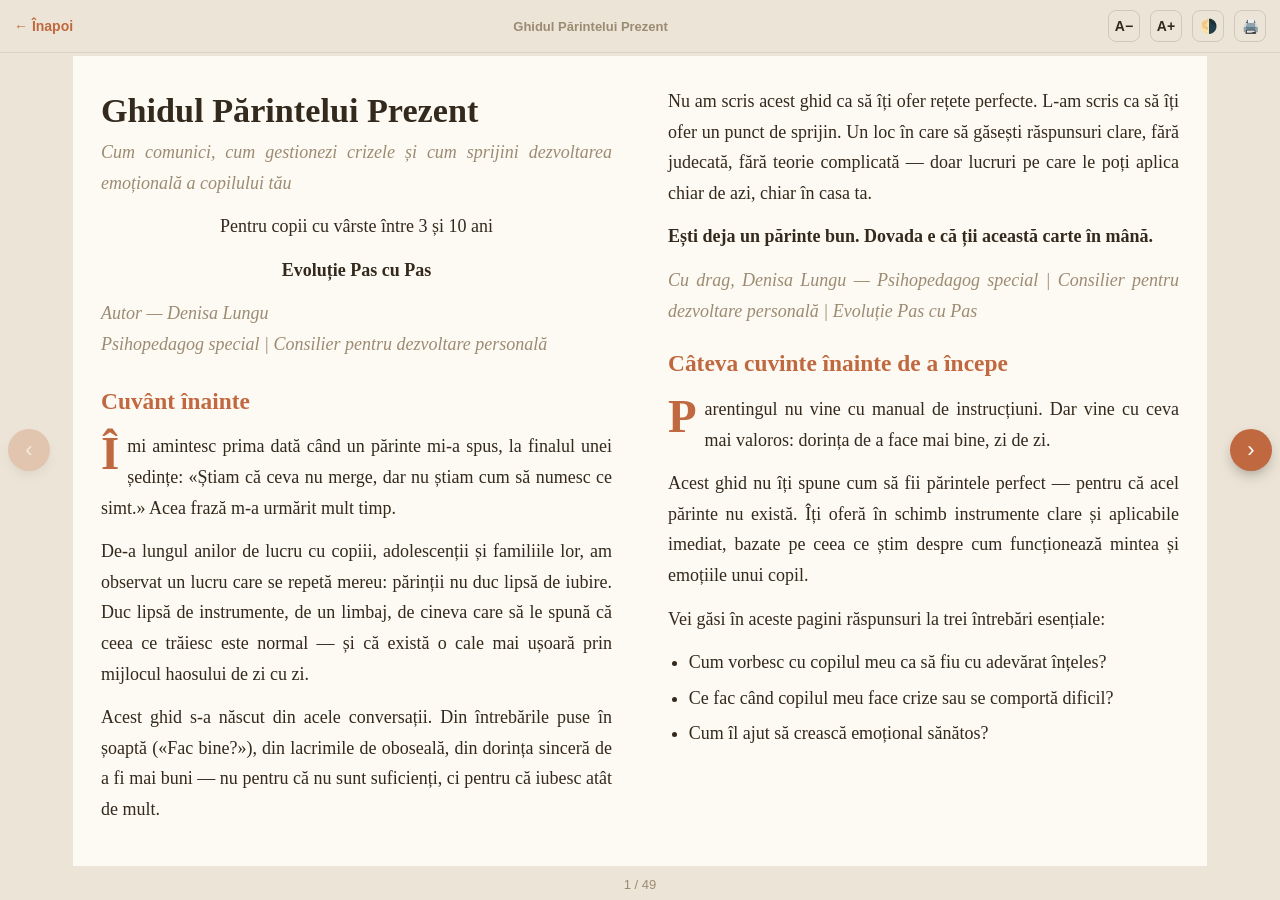
==== commit e3a556c7: "Ghid parinti: buton Printeaza / Salveaza PDF - Buton printare in cititor (randeaza toata cartea cura" ====
--- a/ghid-parinti.html
+++ b/ghid-parinti.html
@@ -89,6 +89,35 @@
 
   /* sursa ascunsa cu textul cartii */
   #source { display: none; }
+
+  /* ===== PRINT / SALVEAZA PDF ===== */
+  @media print {
+    html, body { height: auto; overflow: visible; background: #fff; color: #000; }
+    .bar, #stage, .nav, .pageno, #pwa-install { display: none !important; }
+    #source {
+      display: block !important; padding: 0; max-width: 100%;
+      font-family: Georgia, "Times New Roman", serif; color: #000;
+      font-size: 12pt; line-height: 1.5;
+    }
+    #source h1 { font-size: 24pt; text-align: center; margin: 0 0 6px; }
+    #source h2 { font-size: 17pt; page-break-before: always; margin: 0 0 10px; color: #000; }
+    #source h2:first-of-type { page-break-before: avoid; }
+    #source h3 { font-size: 13.5pt; margin: 14px 0 6px; font-weight: bold; }
+    #source h3.fisa { border-top: 1px solid #999; padding-top: 10px; }
+    #source h4 { font-size: 12pt; margin: 10px 0 3px; font-weight: bold; }
+    #source p { margin: 0 0 9px; text-align: justify; }
+    #source .sub { font-style: italic; color: #444; }
+    #source .center { text-align: center; }
+    #source ul, #source ol { margin: 0 0 10px 1.2em; }
+    #source li { margin-bottom: 4px; }
+    #source .box { border: 1px solid #999; background: #f2f2f2; border-radius: 6px; padding: 8px 11px; margin: 10px 0; page-break-inside: avoid; }
+    #source .box p { margin-bottom: 4px; }
+    #source table { width: 100%; border-collapse: collapse; margin: 8px 0 12px; font-size: 10.5pt; page-break-inside: avoid; }
+    #source th, #source td { border: 1px solid #666; padding: 5px 7px; text-align: left; vertical-align: top; }
+    #source th { background: #e6e6e6; font-weight: bold; }
+    #source .wl { border-bottom: 1px solid #999; height: 1.4em; margin: 4px 0; }
+    @page { margin: 1.6cm; }
+  }
 </style>
 </head>
 <body>
@@ -99,6 +128,7 @@
   <button id="font-down" title="Text mai mic">A−</button>
   <button id="font-up" title="Text mai mare">A+</button>
   <button id="theme-btn" title="Schimbă tema">🌗</button>
+  <button id="print-btn" title="Printează / Salvează ca PDF">🖨️</button>
 </div>
 
 <div id="stage"><div id="book"></div></div>
@@ -772,6 +802,9 @@
     theme = THEMES[(THEMES.indexOf(theme)+1)%THEMES.length];
     localStorage.setItem("ghid_theme", theme); applyTheme();
   });
+
+  // ---- Printeaza / Salveaza PDF ----
+  document.getElementById("print-btn").addEventListener("click", () => window.print());
 
   // ---- Marime text ----
   let fontSize = parseInt(localStorage.getItem("ghid_font")) || 18;
@@ -871,6 +904,11 @@
 
   if (window.St && St.PageFlip) build();
   else pageno.textContent = "Eroare la încărcarea cititorului";
+
+  // deschis cu ?print=1 -> porneste direct fereastra de printare
+  if (new URLSearchParams(location.search).has("print")) {
+    window.addEventListener("load", () => setTimeout(() => window.print(), 400));
+  }
 </script>
 
 </body>
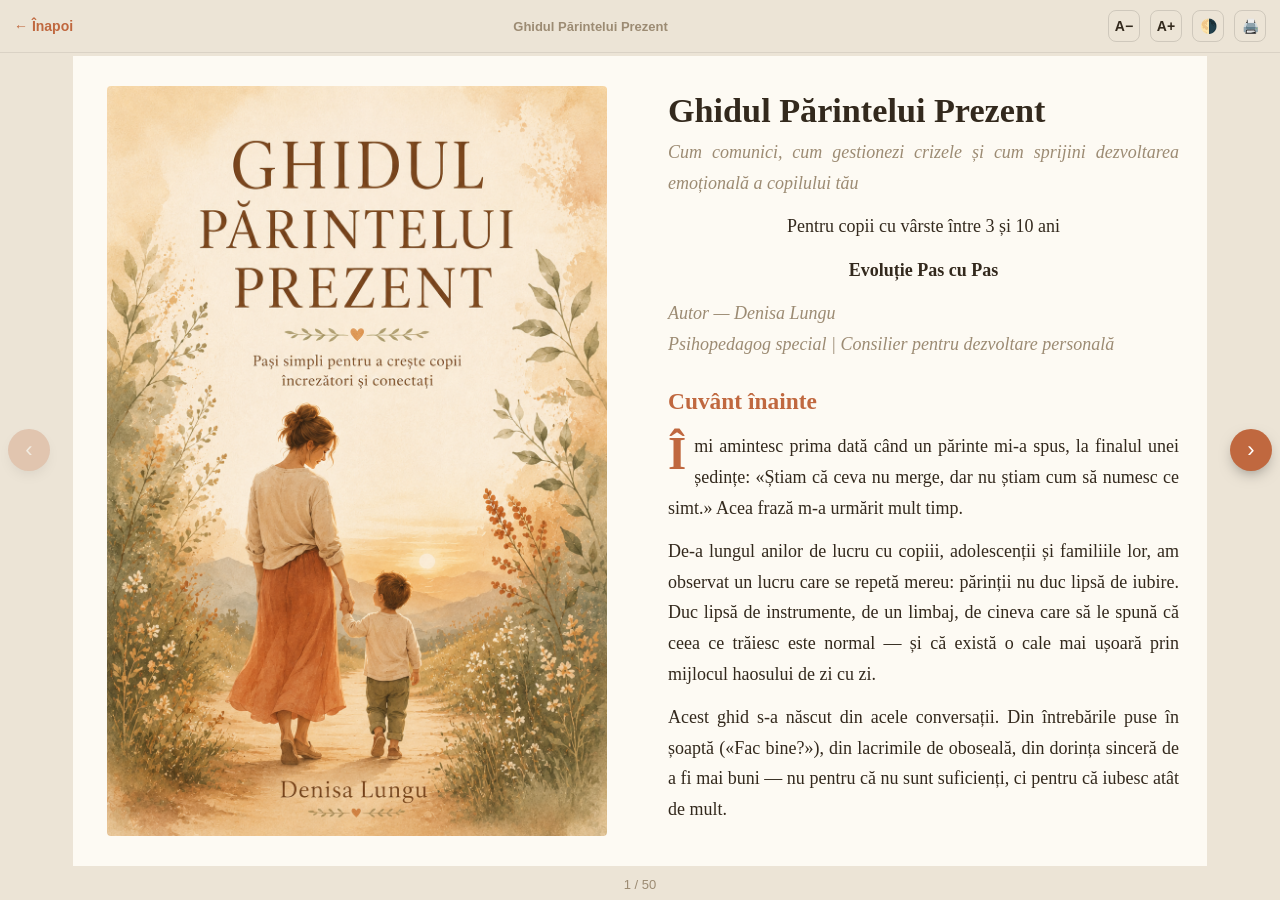
==== commit 7c6ae973: "Ghid parinti: coperta reala a cartii - Coperta "Ghidul Parintelui Prezent" (Denisa Lungu) pe pagina " ====
--- a/ghid-parinti.html
+++ b/ghid-parinti.html
@@ -74,6 +74,7 @@
   .page-inner .center { text-align: center; }
   .page-inner .sub { color: var(--muted); font-style: italic; }
   .page-inner .wl { border-bottom: 1px solid var(--muted); height: 1.35em; margin: 3px 0; opacity: 0.5; }
+  .page-inner img.cover { display: block; margin: 0 auto; max-width: 100%; max-height: 100%; border-radius: 4px; }
 
   .nav {
     position: fixed; top: 50%; transform: translateY(-50%);
@@ -99,6 +100,7 @@
       font-family: Georgia, "Times New Roman", serif; color: #000;
       font-size: 12pt; line-height: 1.5;
     }
+    #source img.cover { display: block; margin: 0 auto; max-width: 100%; max-height: 95vh; page-break-after: always; }
     #source h1 { font-size: 24pt; text-align: center; margin: 0 0 6px; }
     #source h2 { font-size: 17pt; page-break-before: always; margin: 0 0 10px; color: #000; }
     #source h2:first-of-type { page-break-before: avoid; }
@@ -140,6 +142,7 @@
 
 <!-- ===== TEXTUL CARTII ===== -->
 <div id="source">
+  <img class="cover" src="CopertaGhidPentruParinti.png" alt="Coperta — Ghidul Părintelui Prezent">
   <h1>Ghidul Părintelui Prezent</h1>
   <p class="sub">Cum comunici, cum gestionezi crizele și cum sprijini dezvoltarea emoțională a copilului tău</p>
   <p class="center">Pentru copii cu vârste între 3 și 10 ani</p>
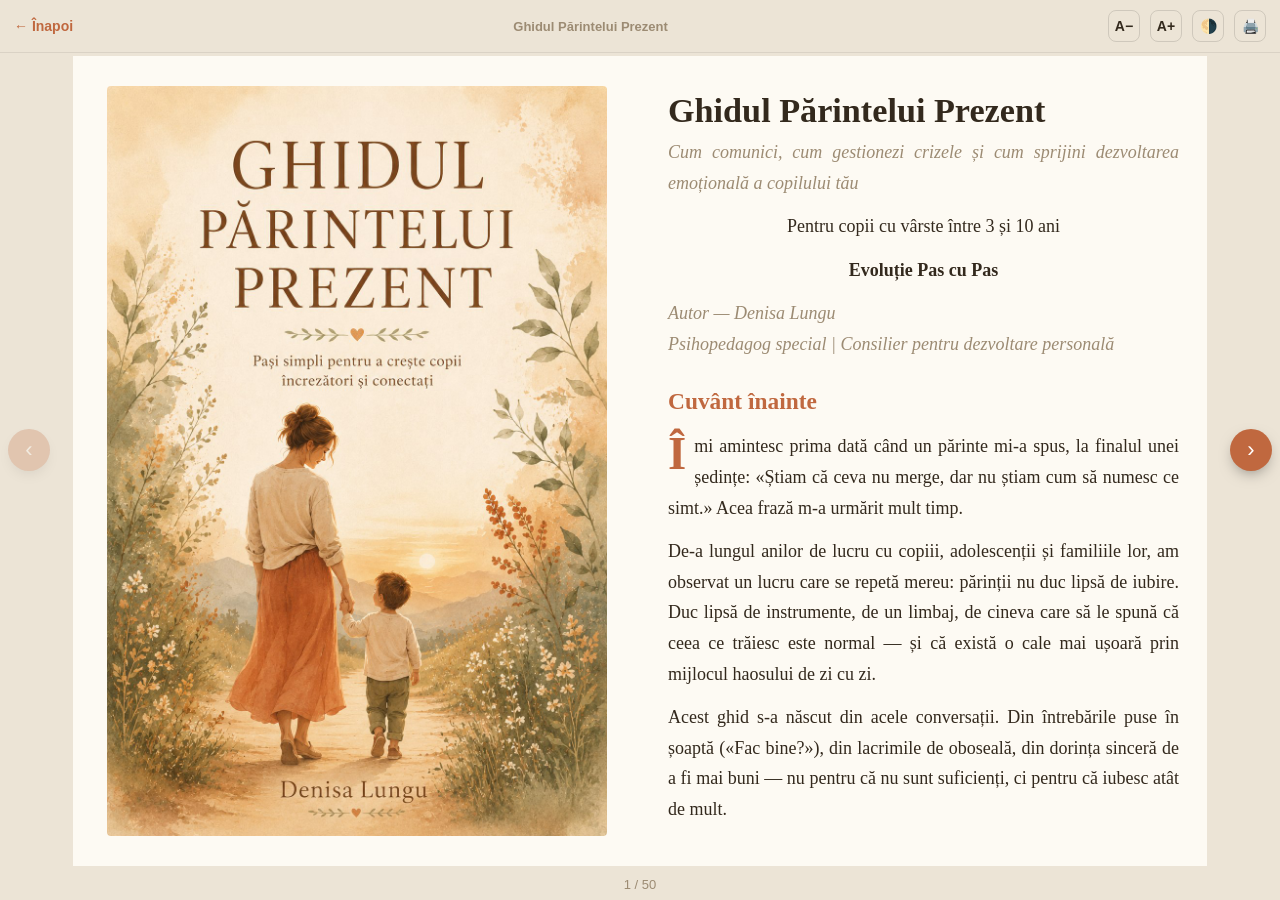
==== commit baf92ab8: "Ghid parinti: coperta comprimata (JPG 347 KB) - Inlocuit PNG-ul de 2.6 MB cu JPG ~347 KB (diferenta " ====
--- a/ghid-parinti.html
+++ b/ghid-parinti.html
@@ -142,7 +142,7 @@
 
 <!-- ===== TEXTUL CARTII ===== -->
 <div id="source">
-  <img class="cover" src="CopertaGhidPentruParinti.png" alt="Coperta — Ghidul Părintelui Prezent">
+  <img class="cover" src="CopertaGhidPentruParinti.jpg" alt="Coperta — Ghidul Părintelui Prezent">
   <h1>Ghidul Părintelui Prezent</h1>
   <p class="sub">Cum comunici, cum gestionezi crizele și cum sprijini dezvoltarea emoțională a copilului tău</p>
   <p class="center">Pentru copii cu vârste între 3 și 10 ani</p>
